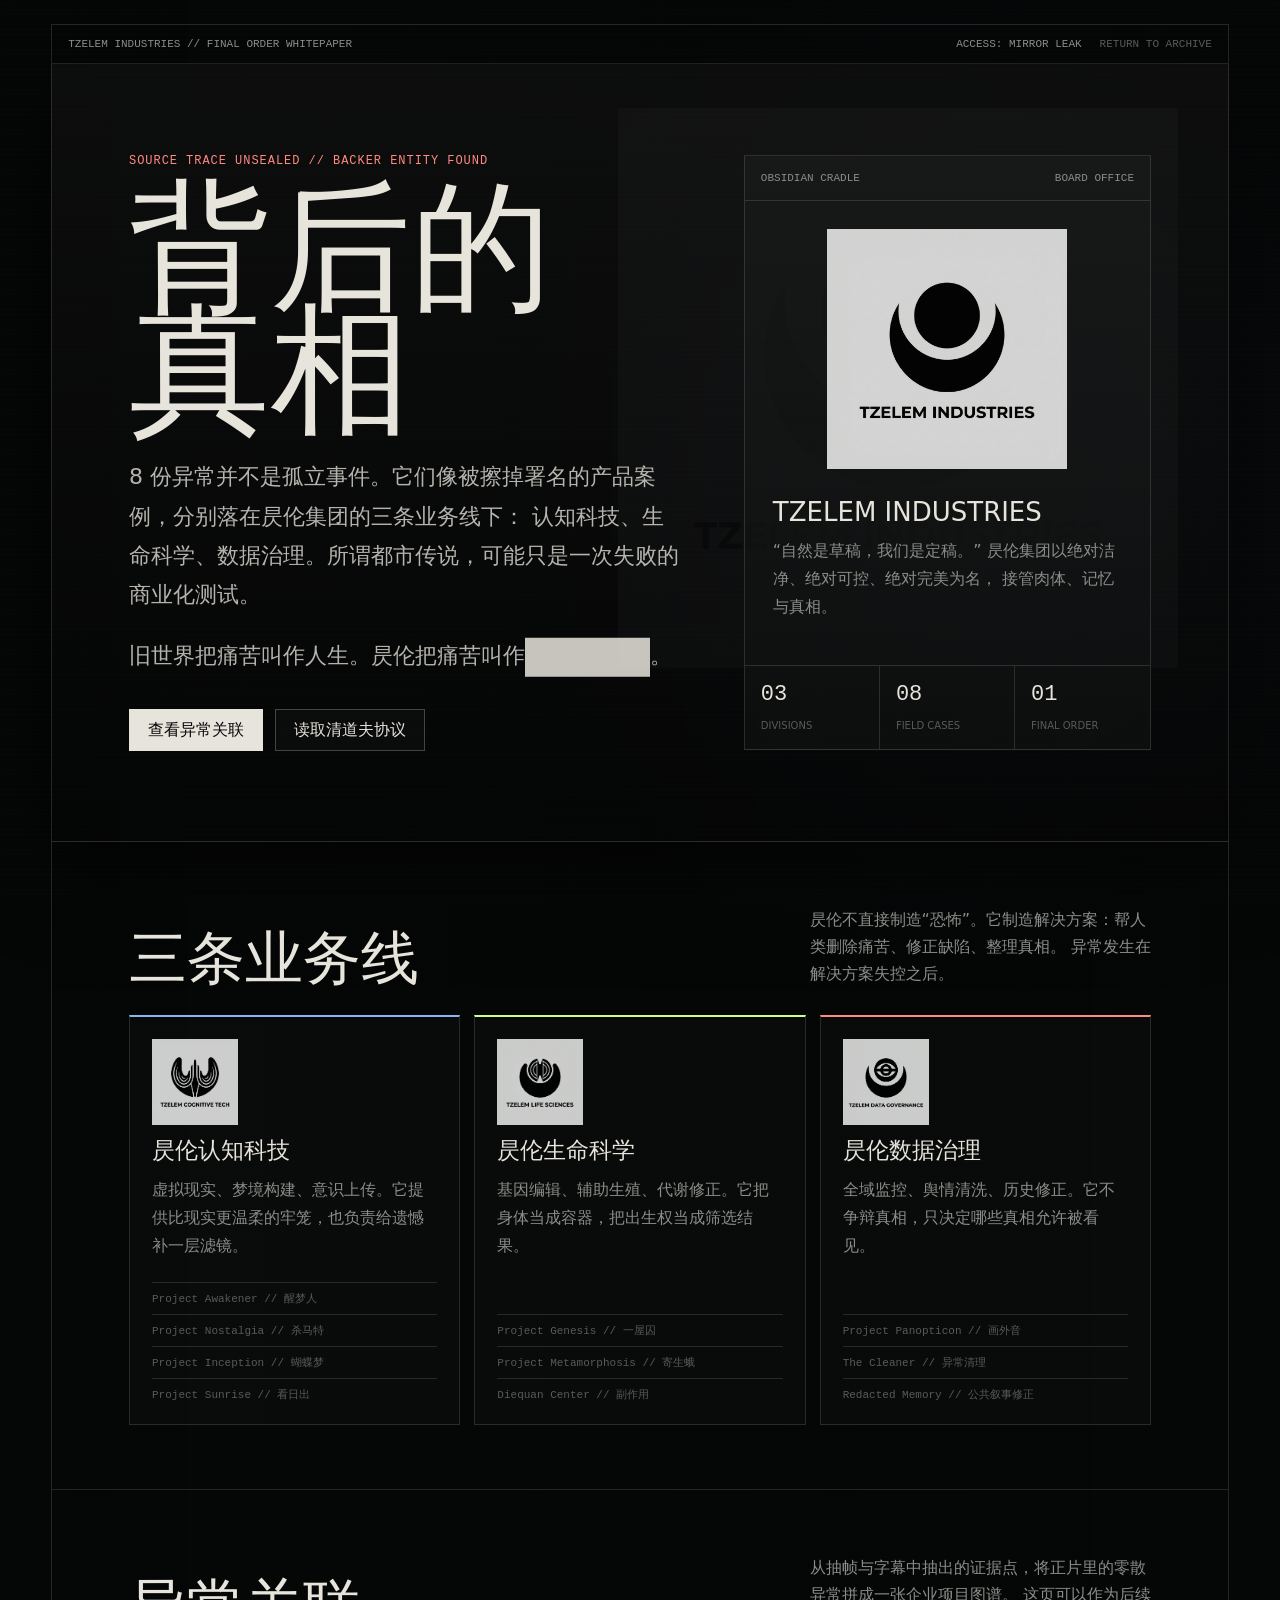
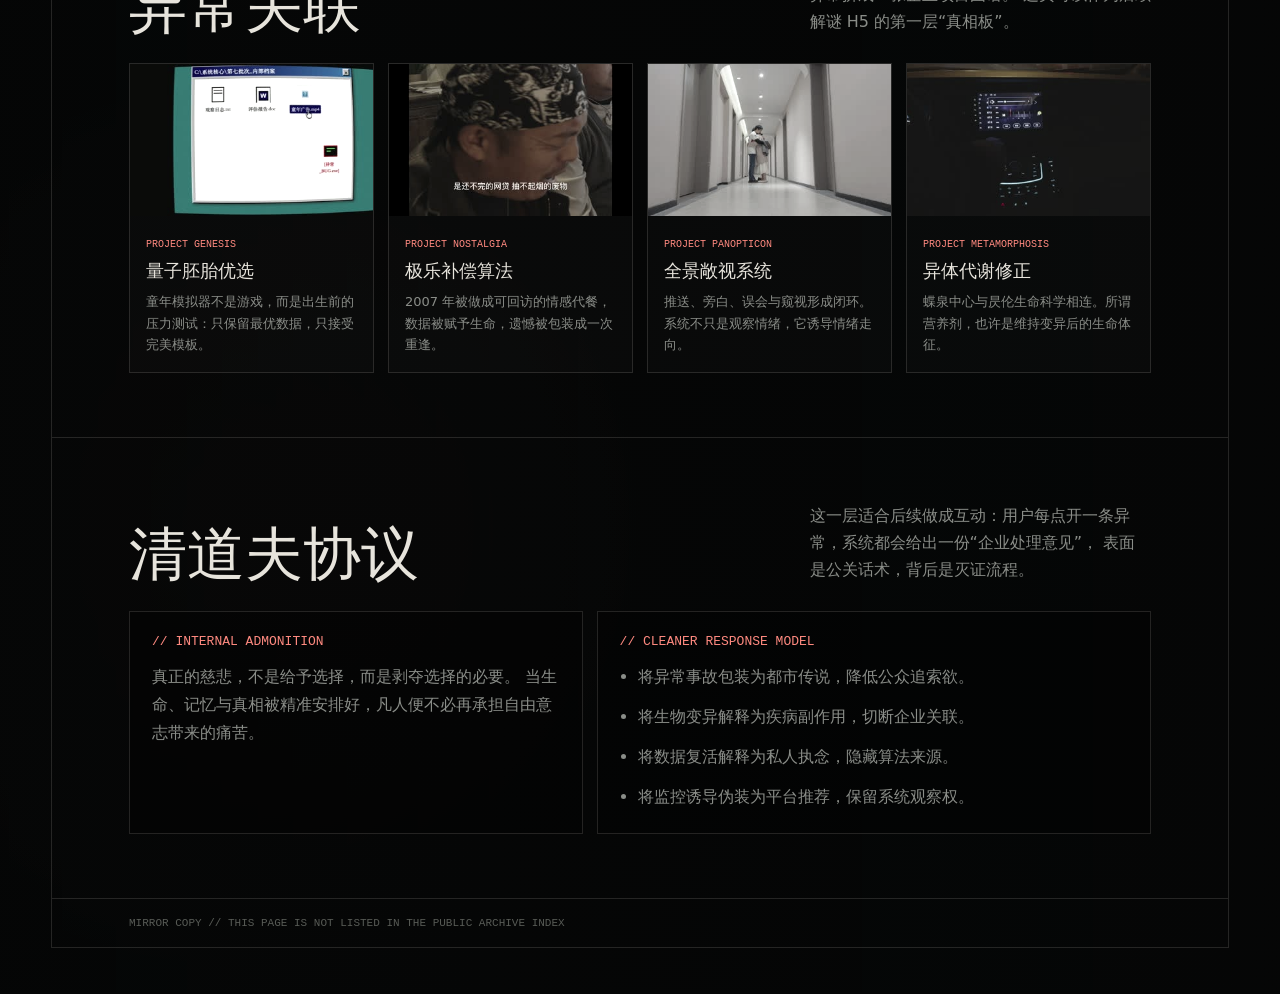
==== zelun.html @ c010e581 "Add hidden Tzelem truth page" ====
<!doctype html>
<html lang="zh-CN">
  <head>
    <meta charset="utf-8" />
    <meta name="viewport" content="width=device-width, initial-scale=1" />
    <title>昃伦集团 | 被遮蔽的来源</title>
    <meta
      name="description"
      content="《怪奇实录》隐藏页：昃伦集团内网泄露档案，展示 8 个异常背后的企业真相。"
    />
    <link rel="preload" href="./assets/tzelem/logo-main.png" as="image" />
    <link rel="stylesheet" href="./zelun.css" />
  </head>
  <body>
    <main class="tzelem-shell">
      <div class="topline" aria-label="系统状态">
        <span>TZELEM INDUSTRIES // FINAL ORDER WHITEPAPER</span>
        <span>ACCESS: MIRROR LEAK</span>
        <a href="./index.html">RETURN TO ARCHIVE</a>
      </div>

      <section class="leak-hero" aria-labelledby="truth-title">
        <div>
          <p class="eyebrow">SOURCE TRACE UNSEALED // BACKER ENTITY FOUND</p>
          <h1 id="truth-title">背后的真相</h1>
          <p class="lede">
            8 份异常并不是孤立事件。它们像被擦掉署名的产品案例，分别落在昃伦集团的三条业务线下：
            认知科技、生命科学、数据治理。所谓都市传说，可能只是一次失败的商业化测试。
          </p>
          <p class="lede">
            旧世界把痛苦叫作人生。昃伦把痛苦叫作<span class="redacted">可优化变量</span>。
          </p>
          <div class="action-row">
            <a class="primary-link" href="#evidence">查看异常关联</a>
            <a class="ghost-link" href="#protocol">读取清道夫协议</a>
          </div>
        </div>

        <aside class="truth-card" aria-label="昃伦集团识别卡">
          <div class="truth-card-header">
            <span>OBSIDIAN CRADLE</span>
            <span>BOARD OFFICE</span>
          </div>
          <div class="seal">
            <img src="./assets/tzelem/logo-main.png" alt="昃伦集团秩序摇篮标识" />
            <h2>TZELEM INDUSTRIES</h2>
            <p>
              “自然是草稿，我们是定稿。” 昃伦集团以绝对洁净、绝对可控、绝对完美为名，
              接管肉体、记忆与真相。
            </p>
          </div>
          <div class="metric-grid">
            <div>
              <b>03</b>
              <span>DIVISIONS</span>
            </div>
            <div>
              <b>08</b>
              <span>FIELD CASES</span>
            </div>
            <div>
              <b>01</b>
              <span>FINAL ORDER</span>
            </div>
          </div>
        </aside>
      </section>

      <section class="section" id="divisions">
        <div class="section-heading">
          <h2>三条业务线</h2>
          <p>
            昃伦不直接制造“恐怖”。它制造解决方案：帮人类删除痛苦、修正缺陷、整理真相。
            异常发生在解决方案失控之后。
          </p>
        </div>

        <div class="division-grid">
          <article class="division-card cog">
            <img src="./assets/tzelem/logo-cog.png" alt="昃伦认知科技标识" />
            <h3>昃伦认知科技</h3>
            <p>虚拟现实、梦境构建、意识上传。它提供比现实更温柔的牢笼，也负责给遗憾补一层滤镜。</p>
            <ul>
              <li>Project Awakener // 醒梦人</li>
              <li>Project Nostalgia // 杀马特</li>
              <li>Project Inception // 蝴蝶梦</li>
              <li>Project Sunrise // 看日出</li>
            </ul>
          </article>

          <article class="division-card life">
            <img src="./assets/tzelem/logo-life.png" alt="昃伦生命科学标识" />
            <h3>昃伦生命科学</h3>
            <p>基因编辑、辅助生殖、代谢修正。它把身体当成容器，把出生权当成筛选结果。</p>
            <ul>
              <li>Project Genesis // 一屋囚</li>
              <li>Project Metamorphosis // 寄生蛾</li>
              <li>Diequan Center // 副作用</li>
            </ul>
          </article>

          <article class="division-card data">
            <img src="./assets/tzelem/logo-data.png" alt="昃伦数据治理标识" />
            <h3>昃伦数据治理</h3>
            <p>全域监控、舆情清洗、历史修正。它不争辩真相，只决定哪些真相允许被看见。</p>
            <ul>
              <li>Project Panopticon // 画外音</li>
              <li>The Cleaner // 异常清理</li>
              <li>Redacted Memory // 公共叙事修正</li>
            </ul>
          </article>
        </div>
      </section>

      <section class="section" id="evidence">
        <div class="section-heading">
          <h2>异常关联</h2>
          <p>
            从抽帧与字幕中抽出的证据点，将正片里的零散异常拼成一张企业项目图谱。
            这页可以作为后续解谜 H5 的第一层“真相板”。
          </p>
        </div>

        <div class="evidence-grid">
          <article class="evidence-card">
            <img src="./assets/evidence/genesis.jpg" alt="一屋囚抽帧证据" />
            <div>
              <span>PROJECT GENESIS</span>
              <h3>量子胚胎优选</h3>
              <p>童年模拟器不是游戏，而是出生前的压力测试：只保留最优数据，只接受完美模板。</p>
            </div>
          </article>

          <article class="evidence-card">
            <img src="./assets/evidence/nostalgia.jpg" alt="杀马特抽帧证据" />
            <div>
              <span>PROJECT NOSTALGIA</span>
              <h3>极乐补偿算法</h3>
              <p>2007 年被做成可回访的情感代餐，数据被赋予生命，遗憾被包装成一次重逢。</p>
            </div>
          </article>

          <article class="evidence-card">
            <img src="./assets/evidence/panopticon.jpg" alt="画外音抽帧证据" />
            <div>
              <span>PROJECT PANOPTICON</span>
              <h3>全景敞视系统</h3>
              <p>推送、旁白、误会与窥视形成闭环。系统不只是观察情绪，它诱导情绪走向。</p>
            </div>
          </article>

          <article class="evidence-card">
            <img src="./assets/evidence/metamorphosis.jpg" alt="副作用抽帧证据" />
            <div>
              <span>PROJECT METAMORPHOSIS</span>
              <h3>异体代谢修正</h3>
              <p>蝶泉中心与昃伦生命科学相连。所谓营养剂，也许是维持变异后的生命体征。</p>
            </div>
          </article>
        </div>
      </section>

      <section class="section" id="protocol">
        <div class="section-heading">
          <h2>清道夫协议</h2>
          <p>
            这一层适合后续做成互动：用户每点开一条异常，系统都会给出一份“企业处理意见”，
            表面是公关话术，背后是灭证流程。
          </p>
        </div>

        <div class="protocol">
          <div class="protocol-panel">
            <h3>// INTERNAL ADMONITION</h3>
            <p>
              真正的慈悲，不是给予选择，而是剥夺选择的必要。
              当生命、记忆与真相被精准安排好，凡人便不必再承担自由意志带来的痛苦。
            </p>
          </div>
          <div class="protocol-panel">
            <h3>// CLEANER RESPONSE MODEL</h3>
            <ul>
              <li>将异常事故包装为都市传说，降低公众追索欲。</li>
              <li>将生物变异解释为疾病副作用，切断企业关联。</li>
              <li>将数据复活解释为私人执念，隐藏算法来源。</li>
              <li>将监控诱导伪装为平台推荐，保留系统观察权。</li>
            </ul>
          </div>
        </div>
      </section>

      <footer class="footer">
        MIRROR COPY // THIS PAGE IS NOT LISTED IN THE PUBLIC ARCHIVE INDEX
      </footer>
    </main>
  </body>
</html>
---- zelun.css ----
:root {
  color-scheme: dark;
  --bg: #050606;
  --panel: rgba(12, 13, 13, 0.74);
  --ink: #e7e4dc;
  --muted: #8a8d88;
  --dim: #585b56;
  --line: rgba(231, 228, 220, 0.14);
  --line-strong: rgba(231, 228, 220, 0.26);
  --cog: #8ab4f8;
  --life: #ccff90;
  --data: #ff8a80;
  --red: #a64036;
  --mono: "SF Mono", "Roboto Mono", ui-monospace, monospace;
}

* {
  box-sizing: border-box;
}

html {
  min-height: 100%;
  background: var(--bg);
}

body {
  min-height: 100vh;
  margin: 0;
  overflow-x: hidden;
  color: var(--ink);
  background:
    linear-gradient(90deg, rgba(5, 6, 6, 0.94), rgba(5, 6, 6, 0.66)),
    radial-gradient(circle at 75% 18%, rgba(138, 180, 248, 0.12), transparent 32rem),
    radial-gradient(circle at 18% 82%, rgba(255, 138, 128, 0.09), transparent 28rem),
    #050606;
  font-family:
    Inter, ui-sans-serif, system-ui, -apple-system, BlinkMacSystemFont, "Segoe UI",
    "PingFang SC", "Hiragino Sans GB", "Microsoft YaHei", sans-serif;
  letter-spacing: 0;
}

body::before,
body::after {
  content: "";
  position: fixed;
  inset: 0;
  pointer-events: none;
}

body::before {
  z-index: 1;
  opacity: 0.16;
  background:
    repeating-linear-gradient(0deg, rgba(255, 255, 255, 0.04) 0 1px, transparent 1px 5px),
    repeating-linear-gradient(90deg, rgba(255, 255, 255, 0.018) 0 1px, transparent 1px 82px);
  mix-blend-mode: screen;
}

body::after {
  z-index: 0;
  background: url("./assets/tzelem/logo-main.png") right 8vw top 12vh / min(46vw, 560px) no-repeat;
  opacity: 0.045;
  filter: grayscale(1);
}

a {
  color: inherit;
}

button {
  font: inherit;
}

.tzelem-shell {
  position: relative;
  z-index: 2;
  width: min(1440px, 100%);
  min-height: 100vh;
  margin: 0 auto;
  padding: 24px clamp(18px, 4vw, 56px) 44px;
}

.topline {
  display: grid;
  grid-template-columns: 1fr auto auto;
  gap: 18px;
  align-items: center;
  border: 1px solid var(--line);
  padding: 13px 16px;
  color: var(--muted);
  font-family: var(--mono);
  font-size: 11px;
  text-transform: uppercase;
}

.topline a {
  text-decoration: none;
  color: var(--dim);
}

.leak-hero {
  min-height: 76vh;
  display: grid;
  grid-template-columns: minmax(0, 1.15fr) minmax(300px, 0.85fr);
  gap: clamp(28px, 5vw, 72px);
  align-items: center;
  border: 1px solid var(--line);
  border-top: 0;
  padding: clamp(42px, 7vw, 92px) clamp(22px, 6vw, 78px);
  background:
    linear-gradient(180deg, rgba(231, 228, 220, 0.035), transparent),
    rgba(5, 6, 6, 0.44);
  box-shadow: 0 28px 80px rgba(0, 0, 0, 0.58);
}

.eyebrow {
  margin: 0 0 18px;
  color: var(--data);
  font-family: var(--mono);
  font-size: 12px;
  letter-spacing: 0.08em;
  text-transform: uppercase;
}

h1,
h2,
h3,
p {
  margin-top: 0;
}

h1 {
  margin-bottom: 24px;
  font-size: clamp(58px, 11vw, 156px);
  line-height: 0.88;
  font-weight: 500;
  letter-spacing: 0;
}

.lede {
  width: min(700px, 100%);
  color: rgba(231, 228, 220, 0.78);
  font-size: clamp(17px, 2vw, 22px);
  line-height: 1.78;
}

.redacted {
  display: inline-block;
  padding: 0 0.35em;
  color: transparent;
  background: rgba(231, 228, 220, 0.86);
  transform: translateY(0.08em);
}

.action-row {
  display: flex;
  flex-wrap: wrap;
  gap: 12px;
  margin-top: 34px;
}

.primary-link,
.ghost-link {
  min-height: 42px;
  display: inline-flex;
  align-items: center;
  border: 1px solid var(--line-strong);
  padding: 0 18px;
  text-decoration: none;
  transition: border-color 180ms ease, background 180ms ease, transform 180ms ease;
}

.primary-link {
  color: #050606;
  background: var(--ink);
  border-color: rgba(231, 228, 220, 0.72);
}

.ghost-link {
  color: var(--ink);
  background: rgba(255, 255, 255, 0.02);
}

.primary-link:hover,
.ghost-link:hover {
  transform: translateY(-1px);
  border-color: var(--data);
}

.truth-card {
  border: 1px solid var(--line);
  background:
    linear-gradient(180deg, rgba(255, 255, 255, 0.045), rgba(255, 255, 255, 0.01)),
    var(--panel);
}

.truth-card-header {
  display: flex;
  justify-content: space-between;
  gap: 16px;
  border-bottom: 1px solid var(--line);
  padding: 16px;
  color: var(--muted);
  font-family: var(--mono);
  font-size: 11px;
}

.seal {
  padding: 28px;
}

.seal img {
  width: min(240px, 70%);
  display: block;
  margin: 0 auto 28px;
  opacity: 0.82;
}

.seal h2 {
  margin-bottom: 10px;
  font-size: 26px;
  font-weight: 500;
}

.seal p {
  color: var(--muted);
  line-height: 1.76;
}

.metric-grid {
  display: grid;
  grid-template-columns: repeat(3, 1fr);
  border-top: 1px solid var(--line);
}

.metric-grid div {
  min-width: 0;
  padding: 16px;
  border-right: 1px solid var(--line);
}

.metric-grid div:last-child {
  border-right: 0;
}

.metric-grid b {
  display: block;
  margin-bottom: 7px;
  color: var(--ink);
  font-family: var(--mono);
  font-size: 22px;
  font-weight: 400;
}

.metric-grid span {
  color: var(--dim);
  font-size: 10px;
}

.section {
  border-left: 1px solid var(--line);
  border-right: 1px solid var(--line);
  padding: clamp(36px, 5vw, 64px) clamp(22px, 6vw, 78px);
}

.section + .section {
  border-top: 1px solid var(--line);
}

.section-heading {
  display: grid;
  grid-template-columns: 1fr minmax(220px, 0.52fr);
  gap: 24px;
  align-items: end;
  margin-bottom: 28px;
}

.section-heading h2 {
  margin-bottom: 0;
  font-size: clamp(28px, 5vw, 58px);
  line-height: 1;
  font-weight: 500;
}

.section-heading p {
  margin-bottom: 0;
  color: var(--muted);
  line-height: 1.7;
}

.division-grid {
  display: grid;
  grid-template-columns: repeat(3, minmax(0, 1fr));
  gap: 14px;
}

.division-card {
  min-height: 360px;
  display: flex;
  flex-direction: column;
  border: 1px solid var(--line);
  background: rgba(255, 255, 255, 0.018);
}

.division-card img {
  width: 86px;
  height: 86px;
  object-fit: contain;
  margin: 22px 22px 10px;
  opacity: 0.8;
}

.division-card h3 {
  margin: 0 22px 10px;
  font-size: 23px;
  font-weight: 500;
}

.division-card p {
  margin: 0 22px 22px;
  color: var(--muted);
  line-height: 1.74;
}

.division-card ul {
  display: grid;
  gap: 8px;
  margin: auto 22px 22px;
  padding: 0;
  list-style: none;
  color: var(--dim);
  font-family: var(--mono);
  font-size: 11px;
}

.division-card li {
  border-top: 1px solid var(--line);
  padding-top: 8px;
}

.cog {
  border-top: 2px solid var(--cog);
}

.life {
  border-top: 2px solid var(--life);
}

.data {
  border-top: 2px solid var(--data);
}

.evidence-grid {
  display: grid;
  grid-template-columns: repeat(4, minmax(0, 1fr));
  gap: 14px;
}

.evidence-card {
  overflow: hidden;
  border: 1px solid var(--line);
  background: rgba(255, 255, 255, 0.018);
}

.evidence-card img {
  width: 100%;
  aspect-ratio: 16 / 10;
  display: block;
  object-fit: cover;
  filter: saturate(0.6) contrast(1.08);
}

.evidence-card div {
  padding: 16px;
}

.evidence-card span {
  color: var(--data);
  font-family: var(--mono);
  font-size: 10px;
}

.evidence-card h3 {
  margin: 8px 0;
  font-size: 18px;
  font-weight: 500;
}

.evidence-card p {
  margin-bottom: 0;
  color: var(--muted);
  font-size: 13px;
  line-height: 1.65;
}

.protocol {
  display: grid;
  grid-template-columns: 0.9fr 1.1fr;
  gap: 14px;
}

.protocol-panel {
  border: 1px solid var(--line);
  padding: 22px;
  background: rgba(0, 0, 0, 0.3);
}

.protocol-panel h3 {
  margin-bottom: 14px;
  color: var(--data);
  font-family: var(--mono);
  font-size: 13px;
  font-weight: 400;
}

.protocol-panel p,
.protocol-panel li {
  color: var(--muted);
  line-height: 1.75;
}

.protocol-panel ul {
  display: grid;
  gap: 12px;
  margin: 0;
  padding-left: 18px;
}

.footer {
  border: 1px solid var(--line);
  padding: 18px clamp(22px, 6vw, 78px);
  color: var(--dim);
  font-family: var(--mono);
  font-size: 11px;
}

@media (max-width: 980px) {
  .topline,
  .leak-hero,
  .section-heading,
  .protocol {
    grid-template-columns: 1fr;
  }

  .division-grid,
  .evidence-grid {
    grid-template-columns: repeat(2, minmax(0, 1fr));
  }
}

@media (max-width: 640px) {
  .tzelem-shell {
    padding: 0;
  }

  .topline {
    border-left: 0;
    border-right: 0;
  }

  .leak-hero,
  .section,
  .footer {
    border-left: 0;
    border-right: 0;
  }

  h1 {
    font-size: 62px;
  }

  .division-grid,
  .evidence-grid,
  .metric-grid {
    grid-template-columns: 1fr;
  }

  .metric-grid div {
    border-right: 0;
    border-bottom: 1px solid var(--line);
  }

  .metric-grid div:last-child {
    border-bottom: 0;
  }
}
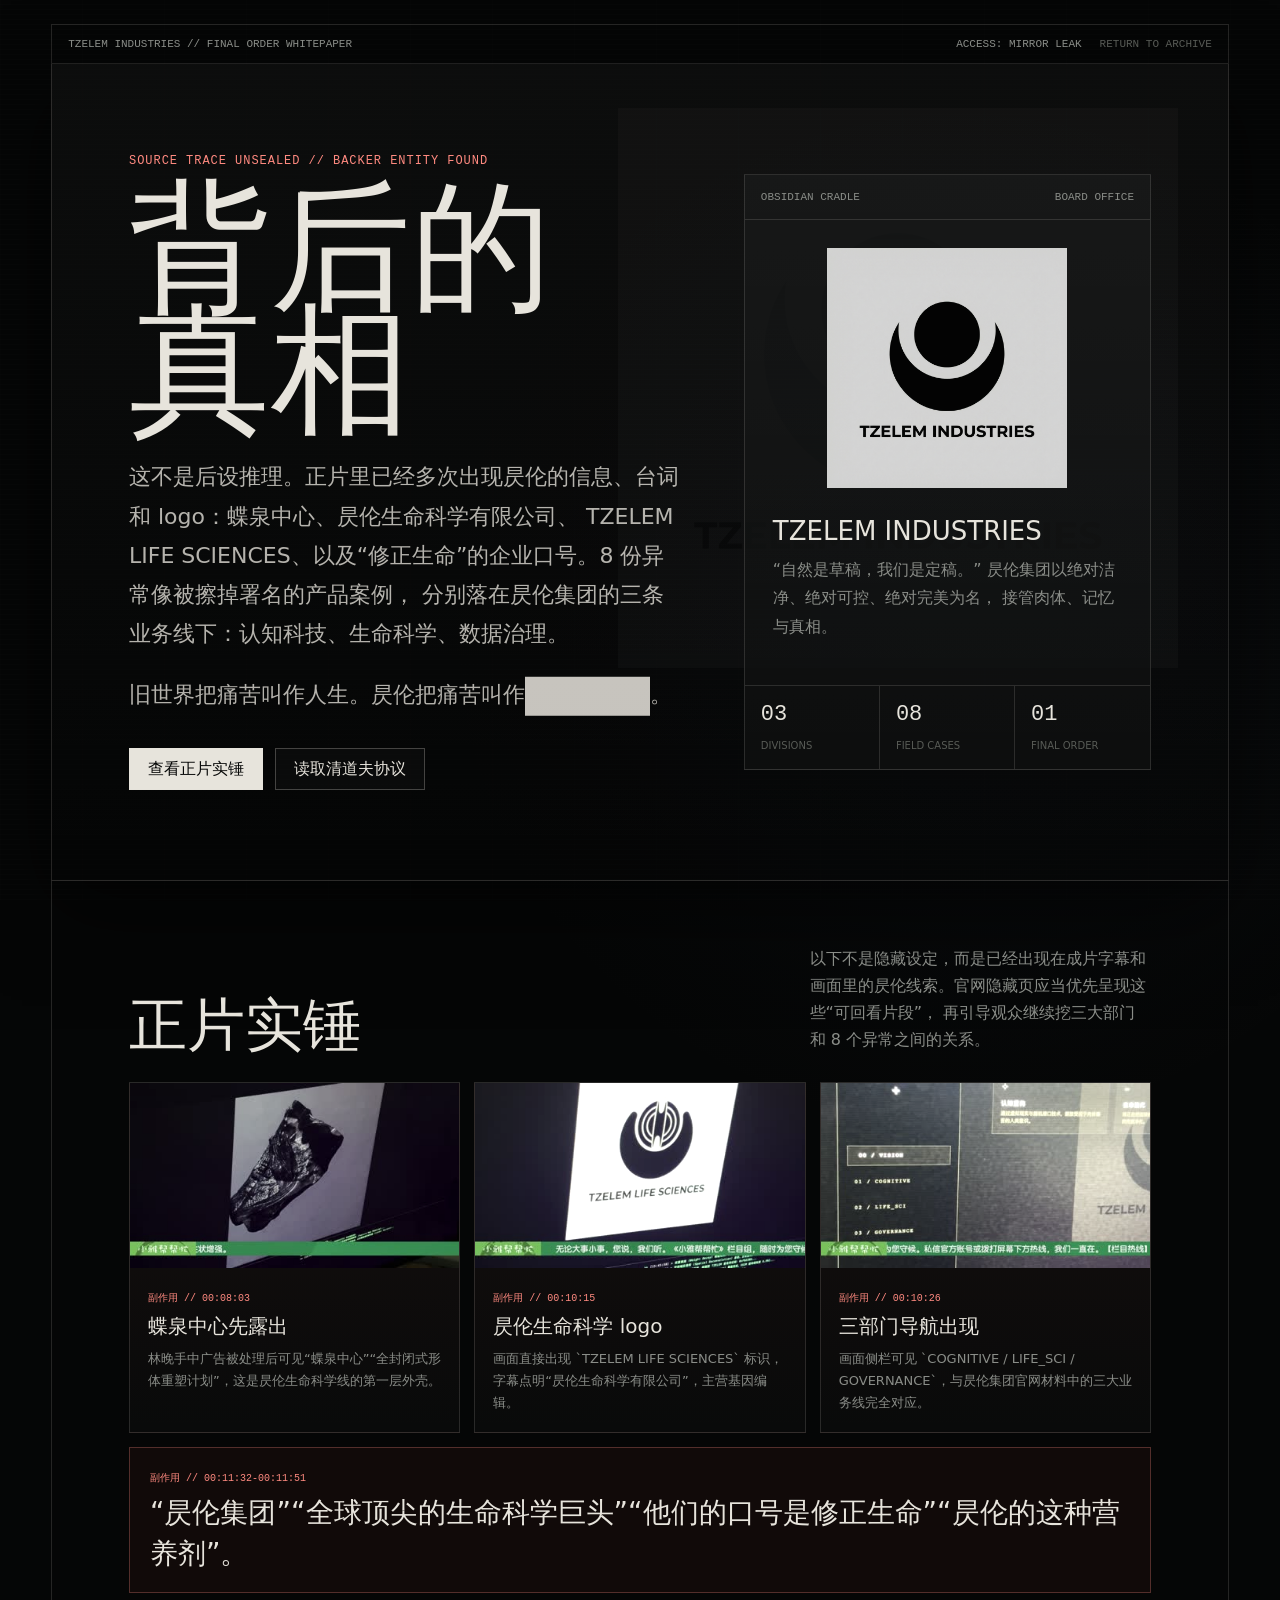
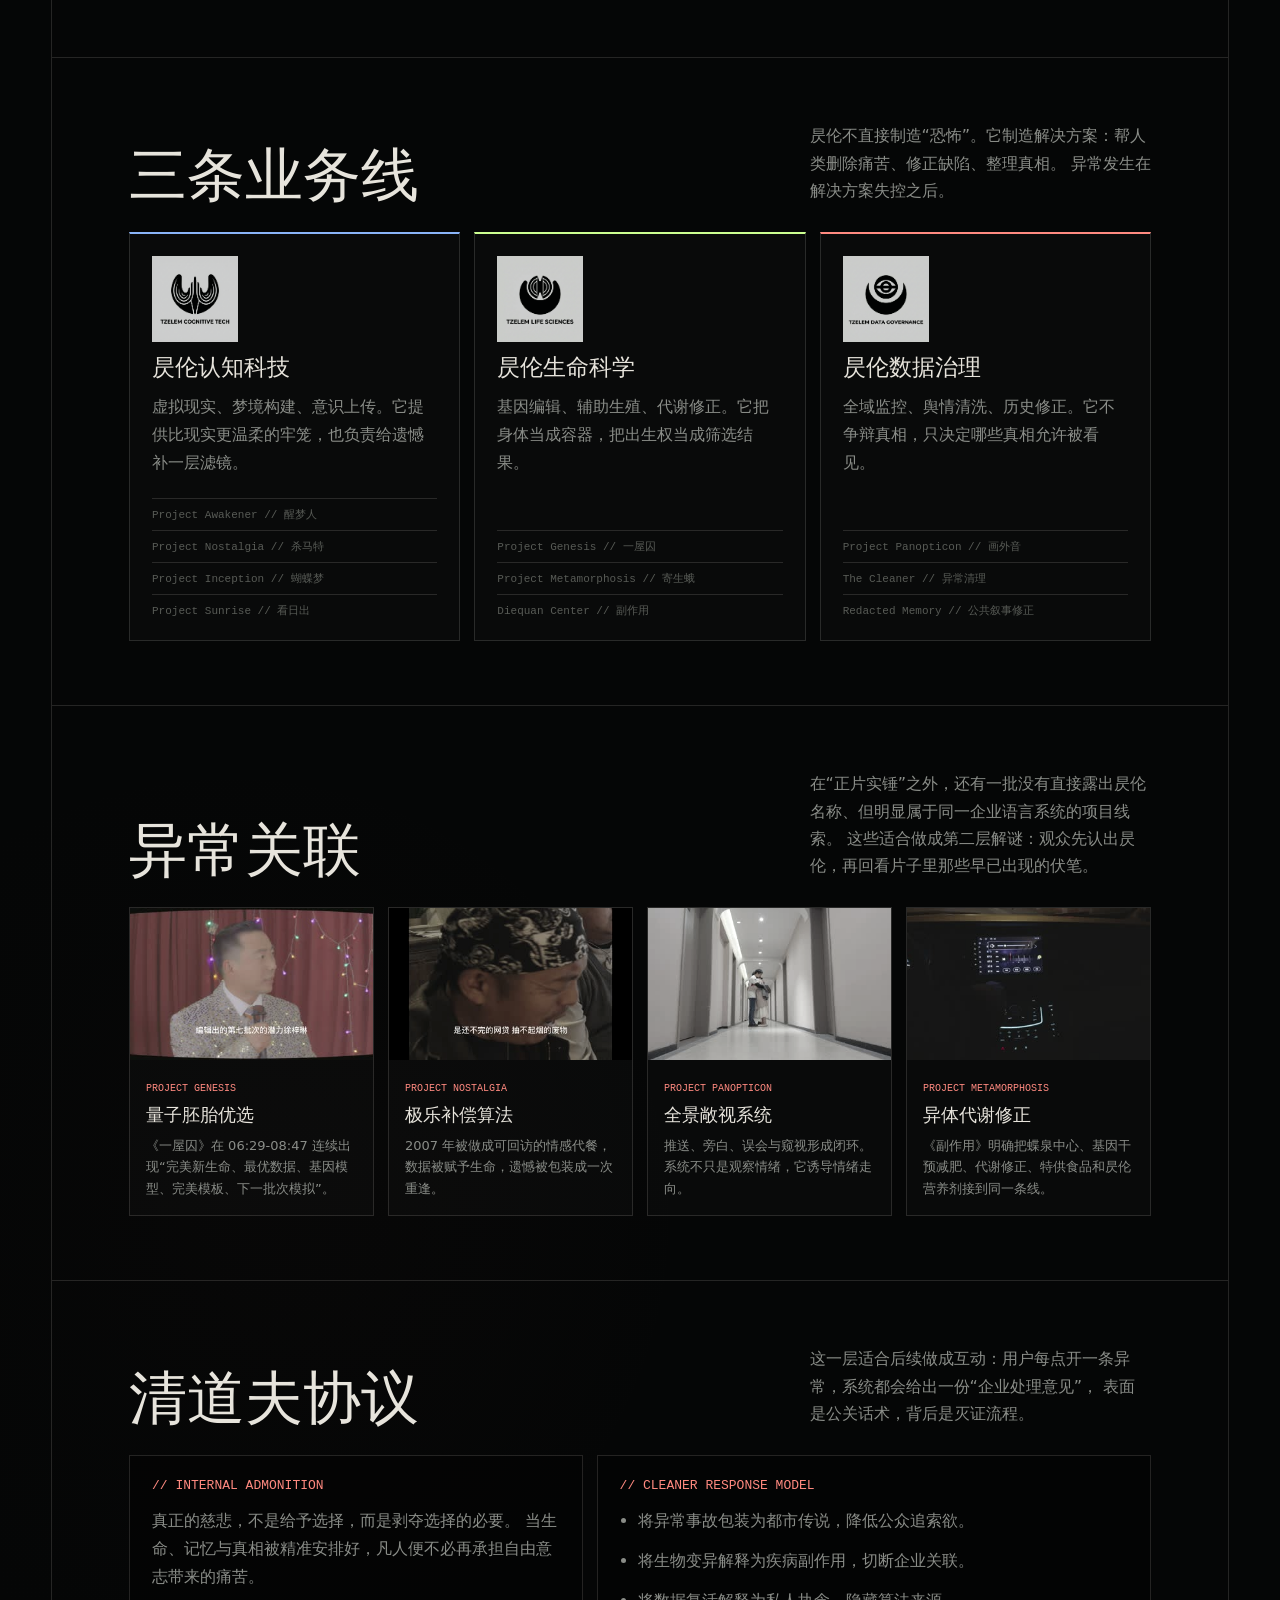
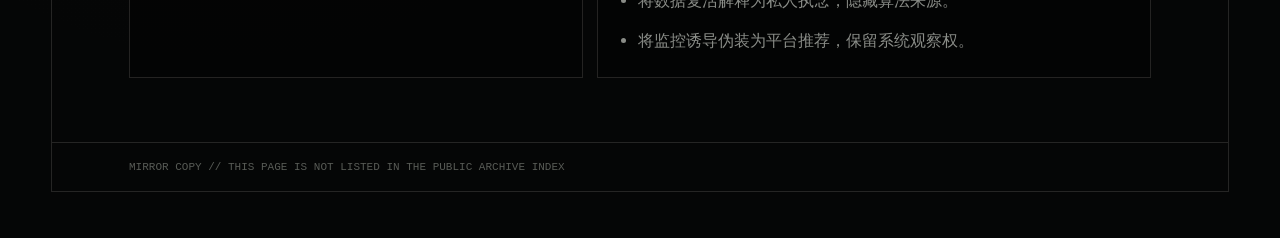
==== commit 77ca017a: "Emphasize in-film Tzelem evidence" ====
--- a/zelun.html
+++ b/zelun.html
@@ -24,14 +24,15 @@
           <p class="eyebrow">SOURCE TRACE UNSEALED // BACKER ENTITY FOUND</p>
           <h1 id="truth-title">背后的真相</h1>
           <p class="lede">
-            8 份异常并不是孤立事件。它们像被擦掉署名的产品案例，分别落在昃伦集团的三条业务线下：
-            认知科技、生命科学、数据治理。所谓都市传说，可能只是一次失败的商业化测试。
+            这不是后设推理。正片里已经多次出现昃伦的信息、台词和 logo：蝶泉中心、昃伦生命科学有限公司、
+            TZELEM LIFE SCIENCES、以及“修正生命”的企业口号。8 份异常像被擦掉署名的产品案例，
+            分别落在昃伦集团的三条业务线下：认知科技、生命科学、数据治理。
           </p>
           <p class="lede">
             旧世界把痛苦叫作人生。昃伦把痛苦叫作<span class="redacted">可优化变量</span>。
           </p>
           <div class="action-row">
-            <a class="primary-link" href="#evidence">查看异常关联</a>
+            <a class="primary-link" href="#proof">查看正片实锤</a>
             <a class="ghost-link" href="#protocol">读取清道夫协议</a>
           </div>
         </div>
@@ -66,6 +67,50 @@
         </aside>
       </section>
 
+      <section class="section" id="proof">
+        <div class="section-heading">
+          <h2>正片实锤</h2>
+          <p>
+            以下不是隐藏设定，而是已经出现在成片字幕和画面里的昃伦线索。官网隐藏页应当优先呈现这些“可回看片段”，
+            再引导观众继续挖三大部门和 8 个异常之间的关系。
+          </p>
+        </div>
+
+        <div class="proof-grid">
+          <article class="proof-card">
+            <img src="./assets/evidence/diequan-poster.jpg" alt="副作用 08:03 蝶泉中心线索" />
+            <div>
+              <span>副作用 // 00:08:03</span>
+              <h3>蝶泉中心先露出</h3>
+              <p>林晚手中广告被处理后可见“蝶泉中心”“全封闭式形体重塑计划”，这是昃伦生命科学线的第一层外壳。</p>
+            </div>
+          </article>
+
+          <article class="proof-card">
+            <img src="./assets/evidence/tzelem-life-logo.jpg" alt="副作用 10:15 TZELEM LIFE SCIENCES logo" />
+            <div>
+              <span>副作用 // 00:10:15</span>
+              <h3>昃伦生命科学 logo</h3>
+              <p>画面直接出现 `TZELEM LIFE SCIENCES` 标识，字幕点明“昃伦生命科学有限公司”，主营基因编辑。</p>
+            </div>
+          </article>
+
+          <article class="proof-card">
+            <img src="./assets/evidence/tzelem-division-ui.jpg" alt="副作用 10:26 昃伦三部门界面" />
+            <div>
+              <span>副作用 // 00:10:26</span>
+              <h3>三部门导航出现</h3>
+              <p>画面侧栏可见 `COGNITIVE / LIFE_SCI / GOVERNANCE`，与昃伦集团官网材料中的三大业务线完全对应。</p>
+            </div>
+          </article>
+        </div>
+
+        <div class="quote-strip">
+          <span>副作用 // 00:11:32-00:11:51</span>
+          <p>“昃伦集团”“全球顶尖的生命科学巨头”“他们的口号是修正生命”“昃伦的这种营养剂”。</p>
+        </div>
+      </section>
+
       <section class="section" id="divisions">
         <div class="section-heading">
           <h2>三条业务线</h2>
@@ -116,18 +161,18 @@
         <div class="section-heading">
           <h2>异常关联</h2>
           <p>
-            从抽帧与字幕中抽出的证据点，将正片里的零散异常拼成一张企业项目图谱。
-            这页可以作为后续解谜 H5 的第一层“真相板”。
+            在“正片实锤”之外，还有一批没有直接露出昃伦名称、但明显属于同一企业语言系统的项目线索。
+            这些适合做成第二层解谜：观众先认出昃伦，再回看片子里那些早已出现的伏笔。
           </p>
         </div>
 
         <div class="evidence-grid">
           <article class="evidence-card">
-            <img src="./assets/evidence/genesis.jpg" alt="一屋囚抽帧证据" />
+            <img src="./assets/evidence/genesis-gene-model.jpg" alt="一屋囚基因模型抽帧证据" />
             <div>
               <span>PROJECT GENESIS</span>
               <h3>量子胚胎优选</h3>
-              <p>童年模拟器不是游戏，而是出生前的压力测试：只保留最优数据，只接受完美模板。</p>
+              <p>《一屋囚》在 06:29-08:47 连续出现“完美新生命、最优数据、基因模型、完美模板、下一批次模拟”。</p>
             </div>
           </article>
 
@@ -150,11 +195,11 @@
           </article>
 
           <article class="evidence-card">
-            <img src="./assets/evidence/metamorphosis.jpg" alt="副作用抽帧证据" />
+            <img src="./assets/evidence/metamorphosis.jpg" alt="副作用营养剂抽帧证据" />
             <div>
               <span>PROJECT METAMORPHOSIS</span>
               <h3>异体代谢修正</h3>
-              <p>蝶泉中心与昃伦生命科学相连。所谓营养剂，也许是维持变异后的生命体征。</p>
+              <p>《副作用》明确把蝶泉中心、基因干预减肥、代谢修正、特供食品和昃伦营养剂接到同一条线。</p>
             </div>
           </article>
         </div>
--- a/zelun.css
+++ b/zelun.css
@@ -356,6 +356,66 @@
   gap: 14px;
 }
 
+.proof-grid {
+  display: grid;
+  grid-template-columns: repeat(3, minmax(0, 1fr));
+  gap: 14px;
+}
+
+.proof-card {
+  overflow: hidden;
+  border: 1px solid var(--line);
+  background:
+    linear-gradient(180deg, rgba(166, 64, 54, 0.08), transparent),
+    rgba(255, 255, 255, 0.018);
+}
+
+.proof-card img {
+  width: 100%;
+  aspect-ratio: 16 / 9;
+  display: block;
+  object-fit: cover;
+  filter: saturate(0.68) contrast(1.08);
+}
+
+.proof-card div {
+  padding: 18px;
+}
+
+.proof-card span,
+.quote-strip span {
+  color: var(--data);
+  font-family: var(--mono);
+  font-size: 10px;
+}
+
+.proof-card h3 {
+  margin: 8px 0;
+  font-size: 20px;
+  font-weight: 500;
+}
+
+.proof-card p {
+  margin-bottom: 0;
+  color: var(--muted);
+  font-size: 13px;
+  line-height: 1.7;
+}
+
+.quote-strip {
+  margin-top: 14px;
+  border: 1px solid rgba(255, 138, 128, 0.28);
+  padding: 18px 20px;
+  background: rgba(166, 64, 54, 0.08);
+}
+
+.quote-strip p {
+  margin: 8px 0 0;
+  color: var(--ink);
+  font-size: clamp(18px, 2.5vw, 28px);
+  line-height: 1.45;
+}
+
 .evidence-card {
   overflow: hidden;
   border: 1px solid var(--line);
@@ -443,6 +503,7 @@
   }
 
   .division-grid,
+  .proof-grid,
   .evidence-grid {
     grid-template-columns: repeat(2, minmax(0, 1fr));
   }
@@ -470,6 +531,7 @@
   }
 
   .division-grid,
+  .proof-grid,
   .evidence-grid,
   .metric-grid {
     grid-template-columns: 1fr;
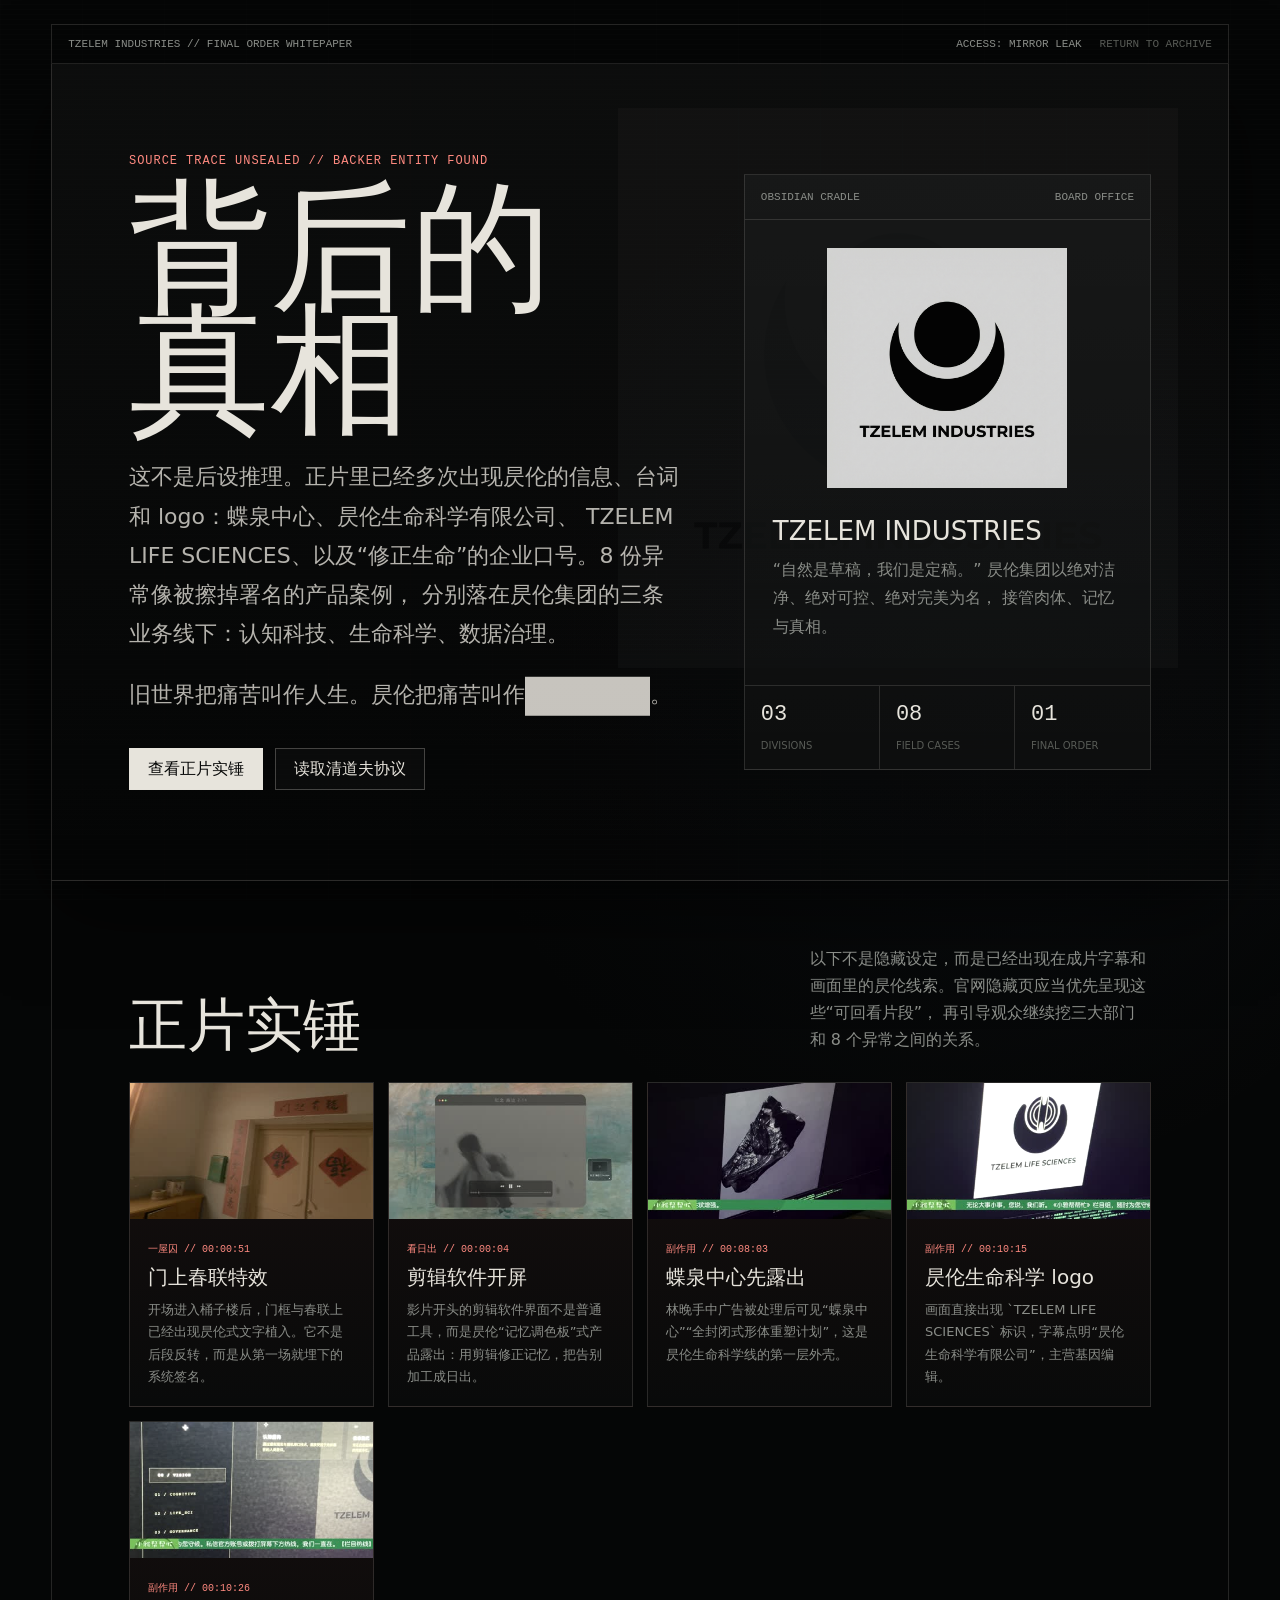
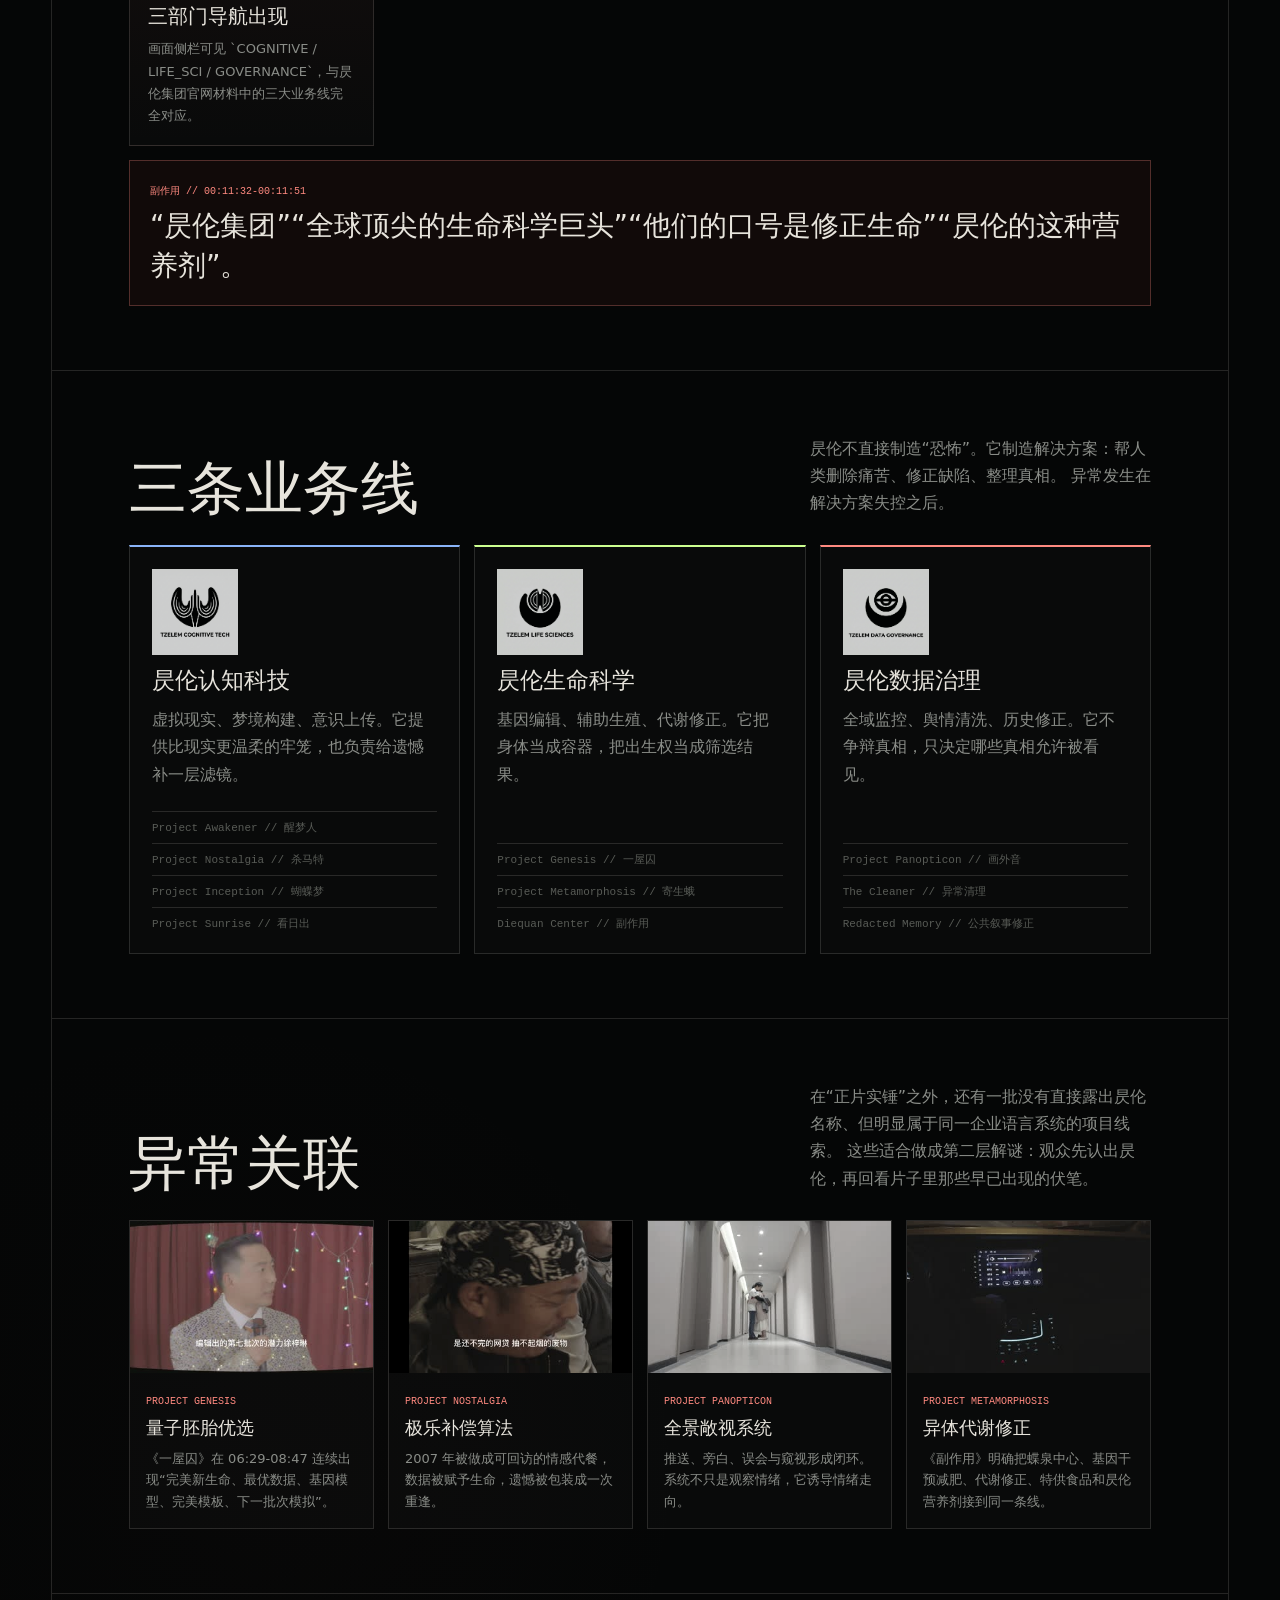
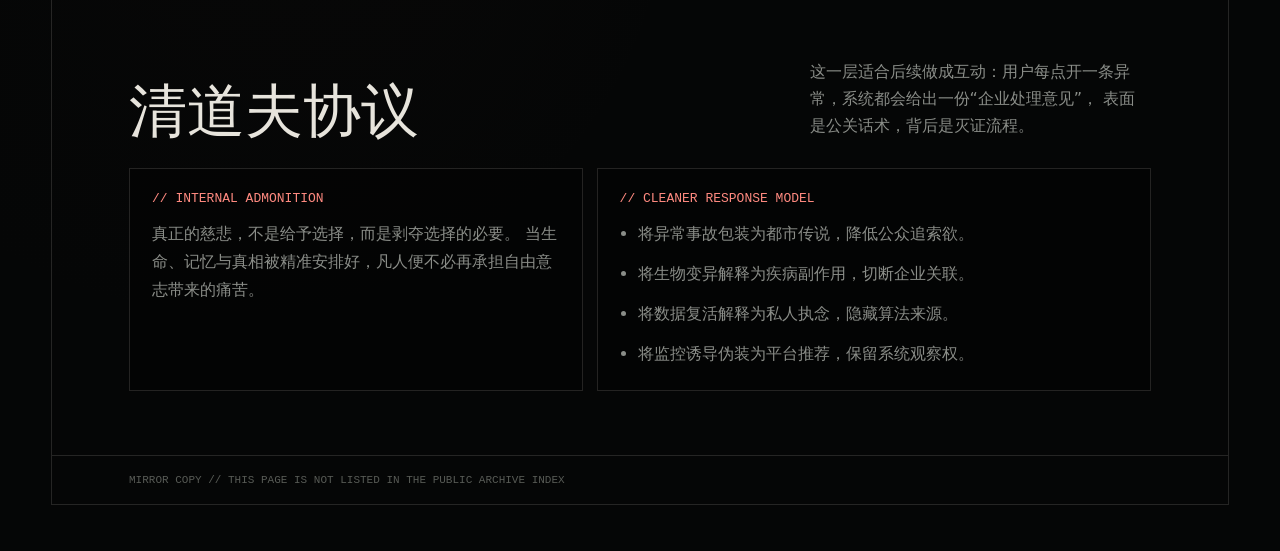
==== commit e537280c: "Add additional in-film Tzelem visual clues" ====
--- a/zelun.html
+++ b/zelun.html
@@ -78,6 +78,24 @@
 
         <div class="proof-grid">
           <article class="proof-card">
+            <img src="./assets/evidence/yiwu-door-couplet.jpg" alt="一屋囚 00:00:51 门上春联特效" />
+            <div>
+              <span>一屋囚 // 00:00:51</span>
+              <h3>门上春联特效</h3>
+              <p>开场进入桶子楼后，门框与春联上已经出现昃伦式文字植入。它不是后段反转，而是从第一场就埋下的系统签名。</p>
+            </div>
+          </article>
+
+          <article class="proof-card">
+            <img src="./assets/evidence/sunrise-editor-splash.jpg" alt="看日出 00:00:04 剪辑软件开屏" />
+            <div>
+              <span>看日出 // 00:00:04</span>
+              <h3>剪辑软件开屏</h3>
+              <p>影片开头的剪辑软件界面不是普通工具，而是昃伦“记忆调色板”式产品露出：用剪辑修正记忆，把告别加工成日出。</p>
+            </div>
+          </article>
+
+          <article class="proof-card">
             <img src="./assets/evidence/diequan-poster.jpg" alt="副作用 08:03 蝶泉中心线索" />
             <div>
               <span>副作用 // 00:08:03</span>
--- a/zelun.css
+++ b/zelun.css
@@ -358,7 +358,7 @@
 
 .proof-grid {
   display: grid;
-  grid-template-columns: repeat(3, minmax(0, 1fr));
+  grid-template-columns: repeat(auto-fit, minmax(240px, 1fr));
   gap: 14px;
 }
 
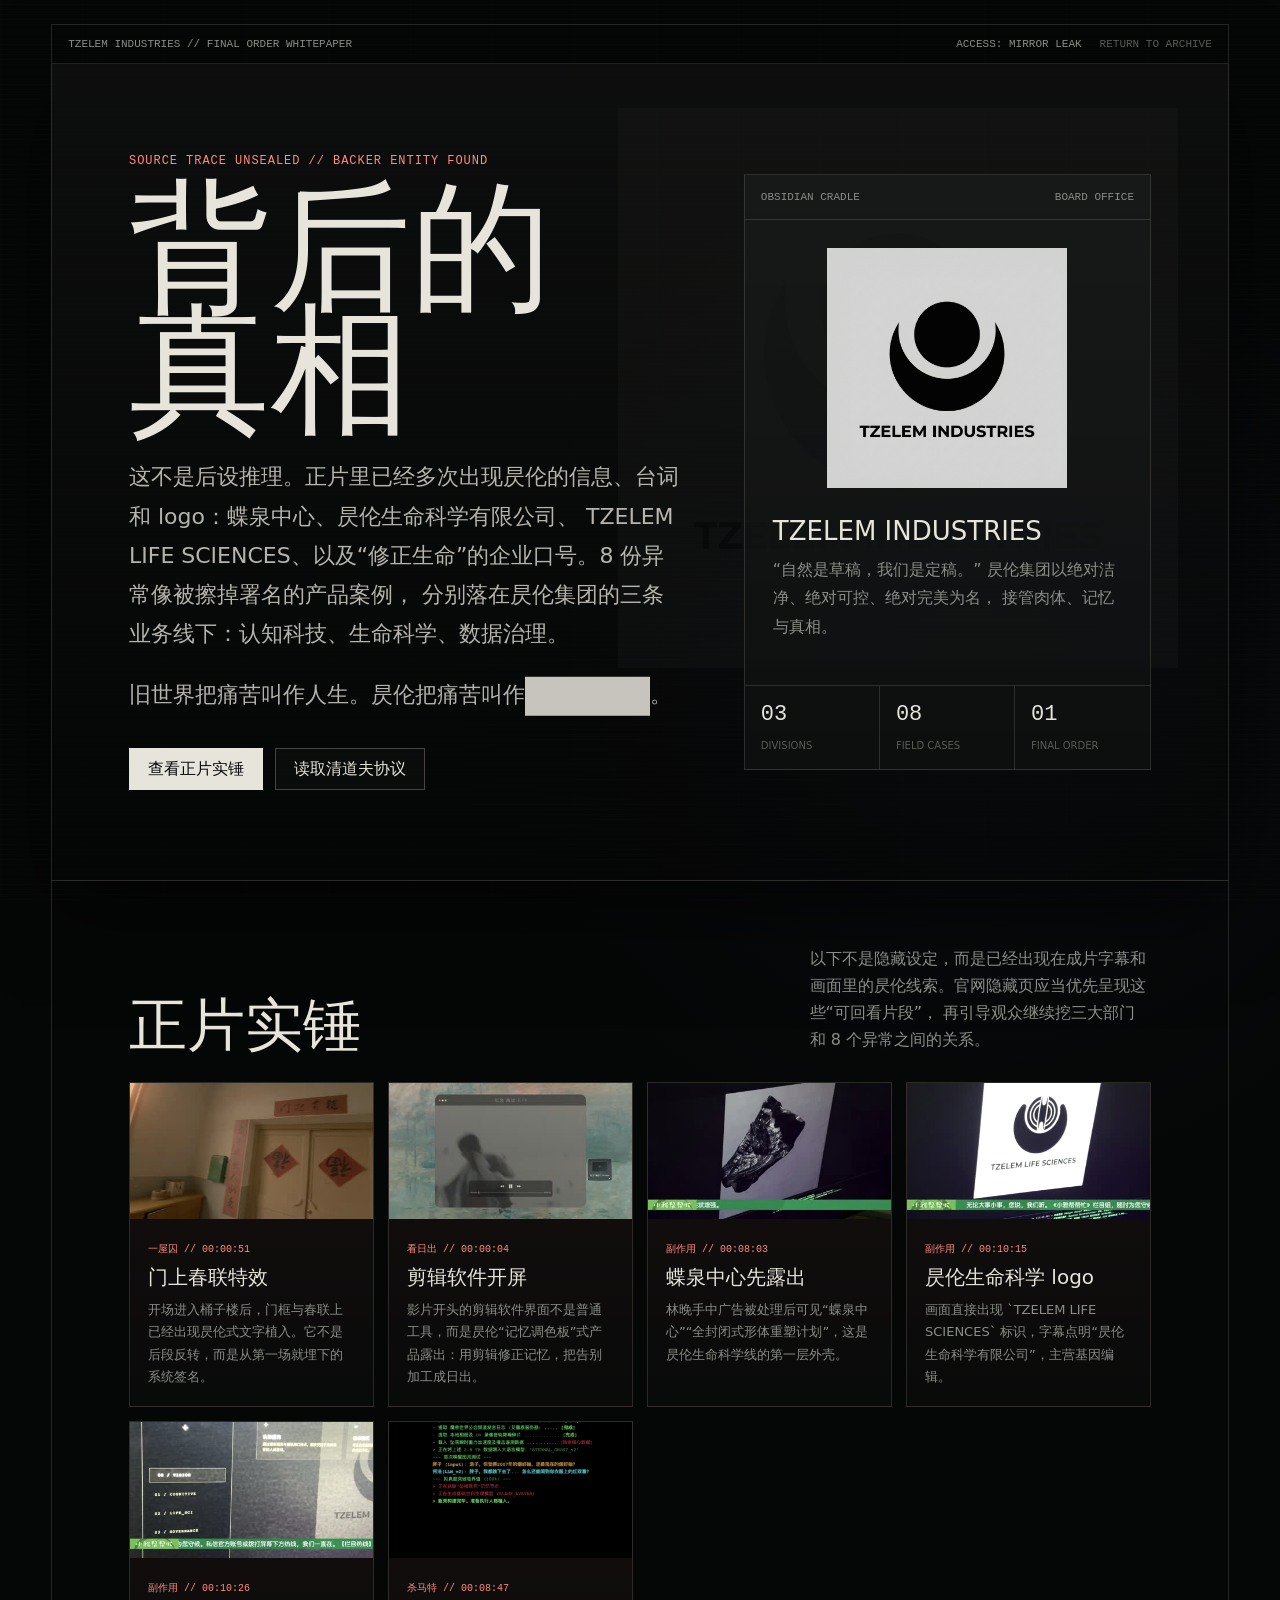
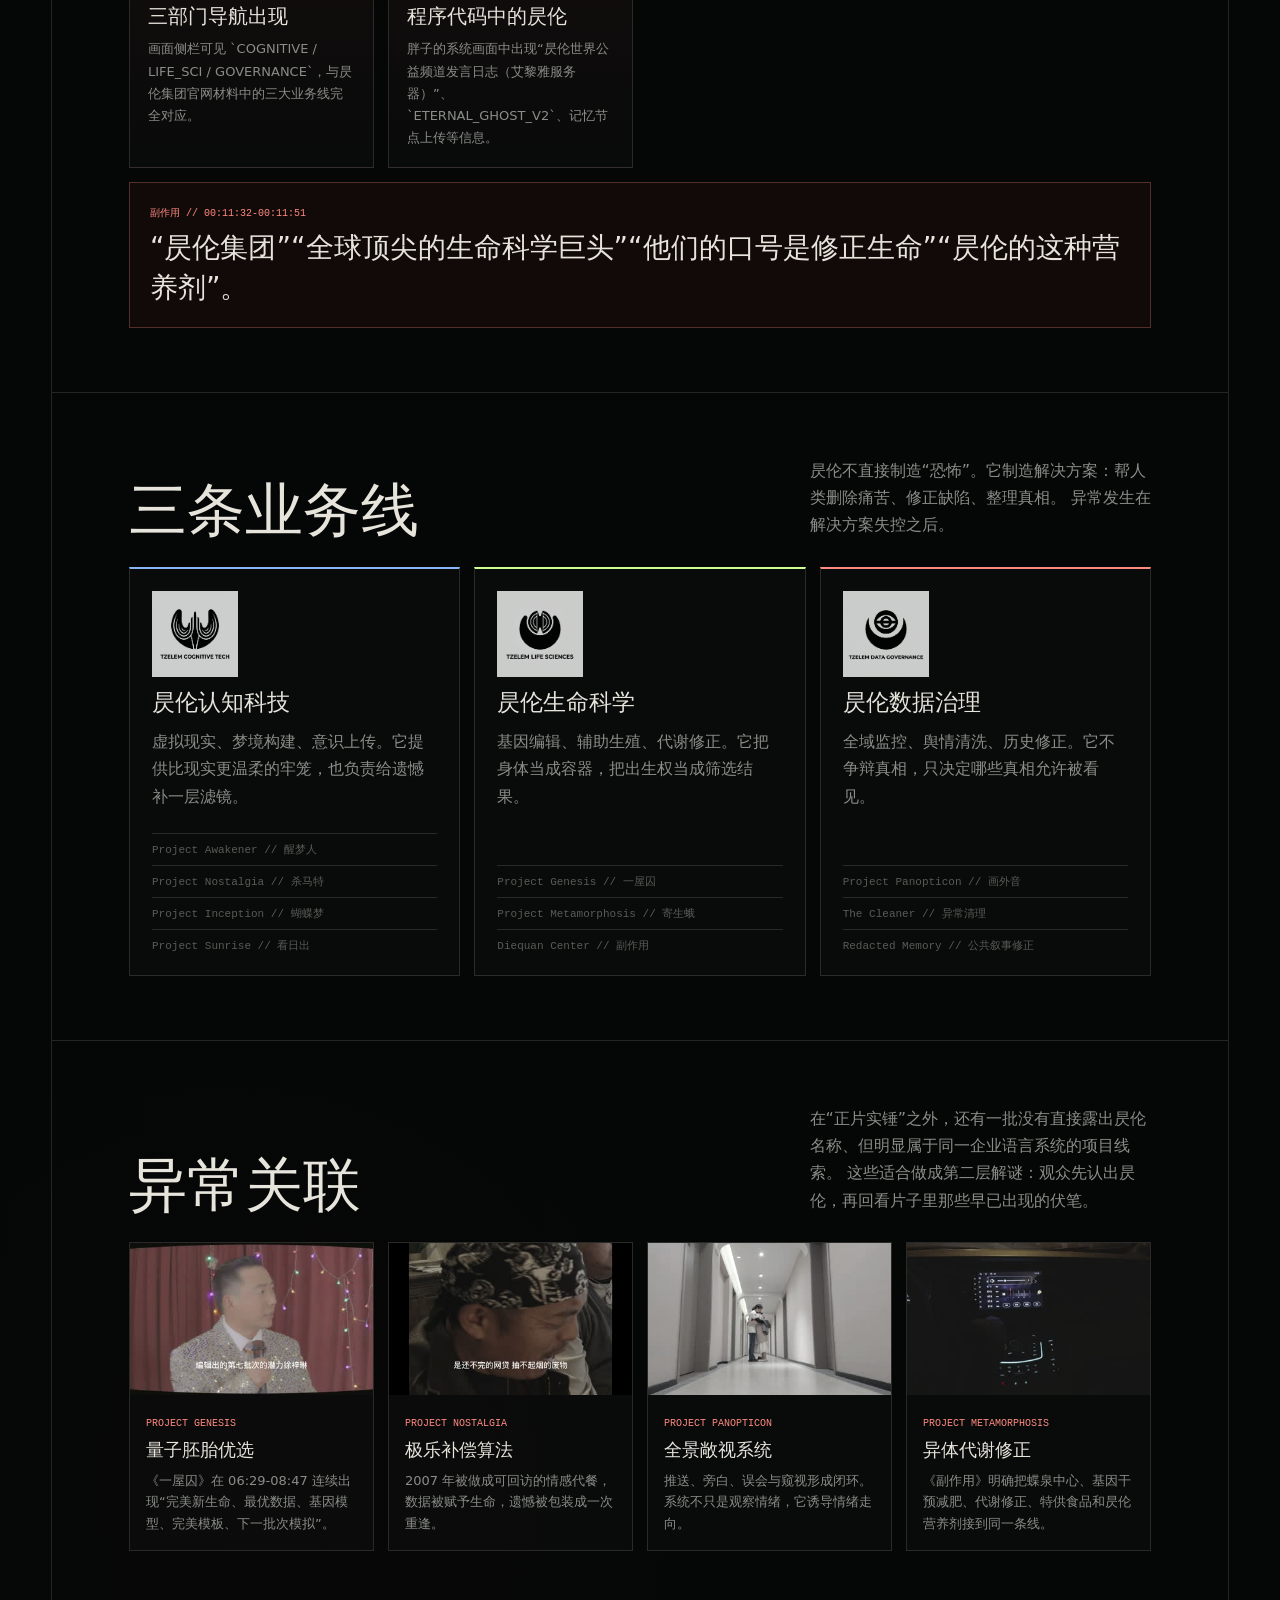
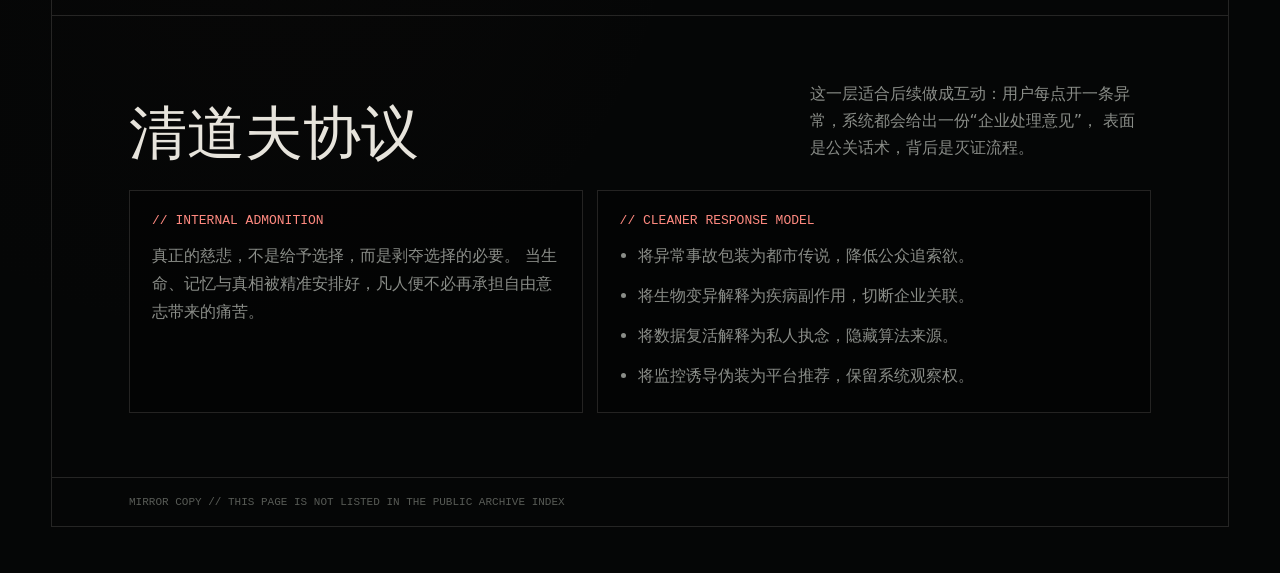
==== commit 0db15a1c: "Add Shamate Tzelem code clue" ====
--- a/zelun.html
+++ b/zelun.html
@@ -121,6 +121,15 @@
               <p>画面侧栏可见 `COGNITIVE / LIFE_SCI / GOVERNANCE`，与昃伦集团官网材料中的三大业务线完全对应。</p>
             </div>
           </article>
+
+          <article class="proof-card">
+            <img src="./assets/evidence/shamate-code-tzelem.jpg" alt="杀马特 08:47 程序代码中的昃伦线索" />
+            <div>
+              <span>杀马特 // 00:08:47</span>
+              <h3>程序代码中的昃伦</h3>
+              <p>胖子的系统画面中出现“昃伦世界公益频道发言日志（艾黎雅服务器）”、`ETERNAL_GHOST_V2`、记忆节点上传等信息。</p>
+            </div>
+          </article>
         </div>
 
         <div class="quote-strip">
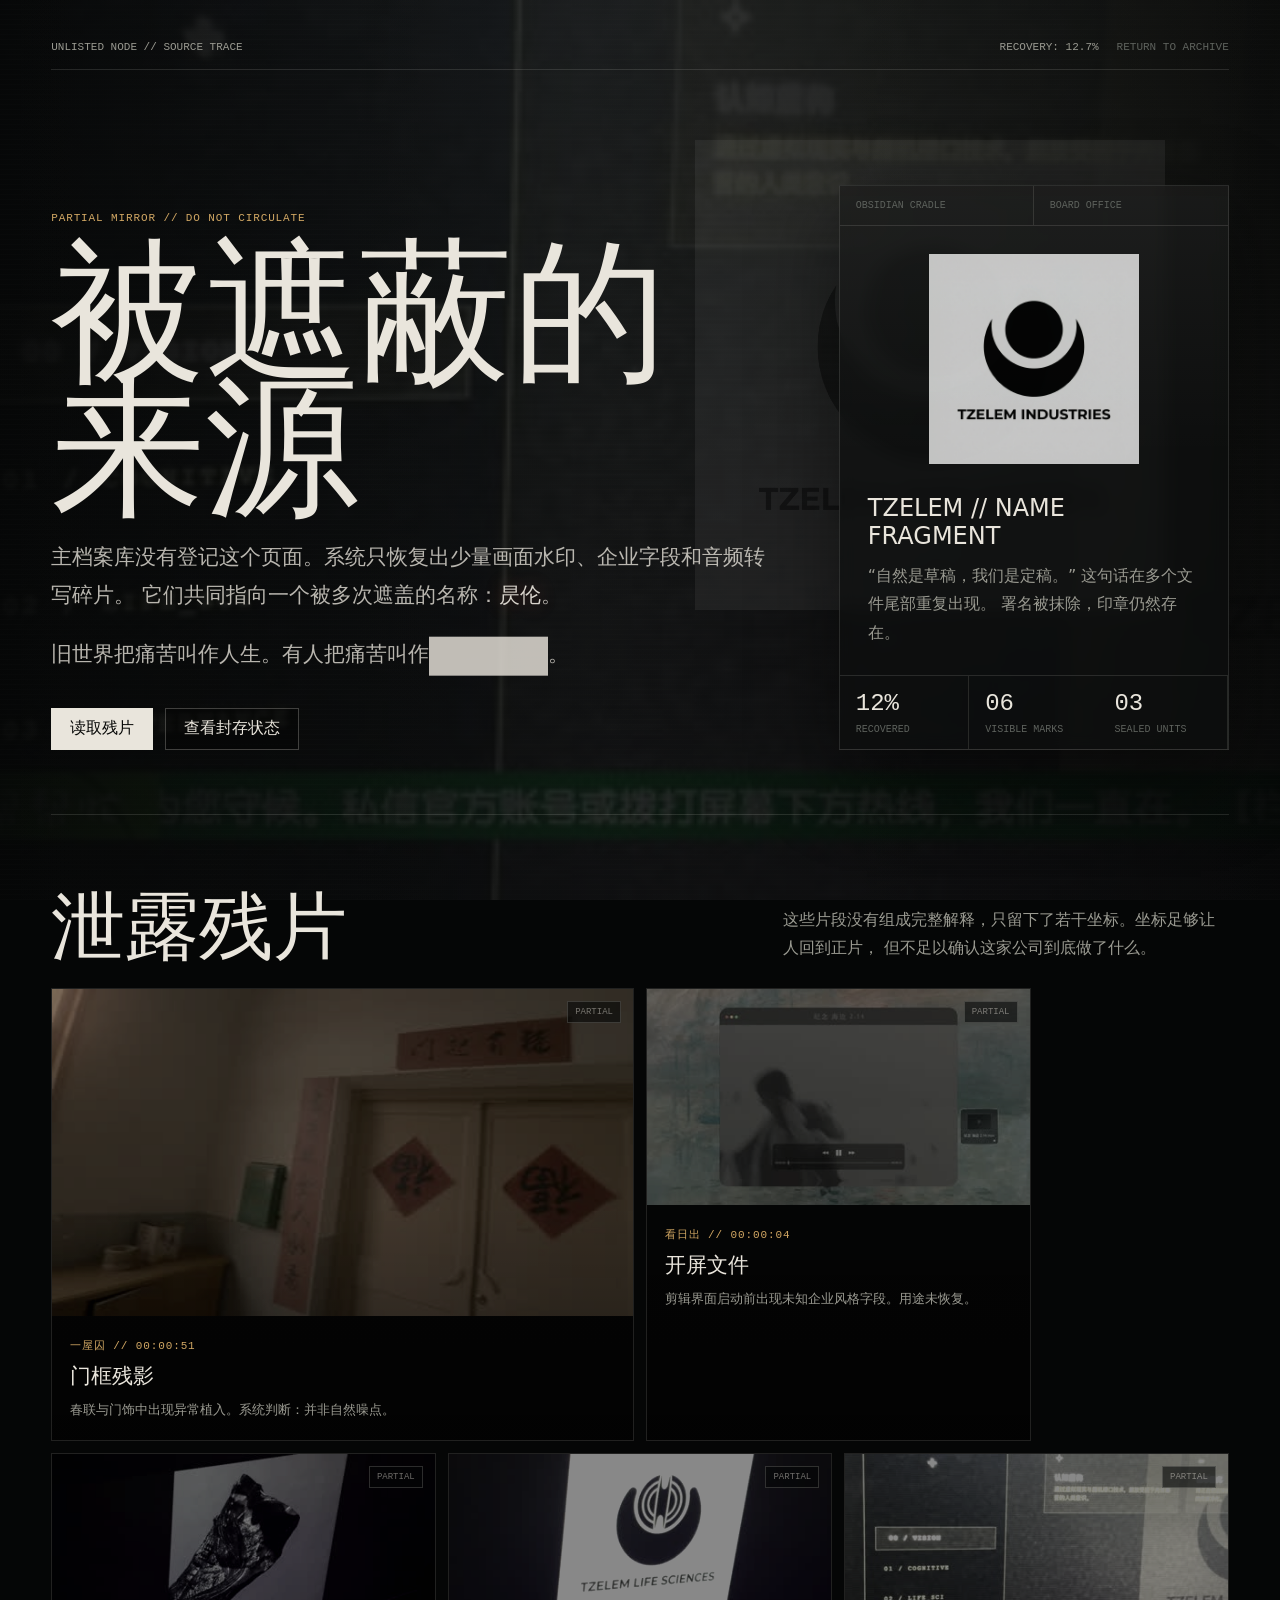
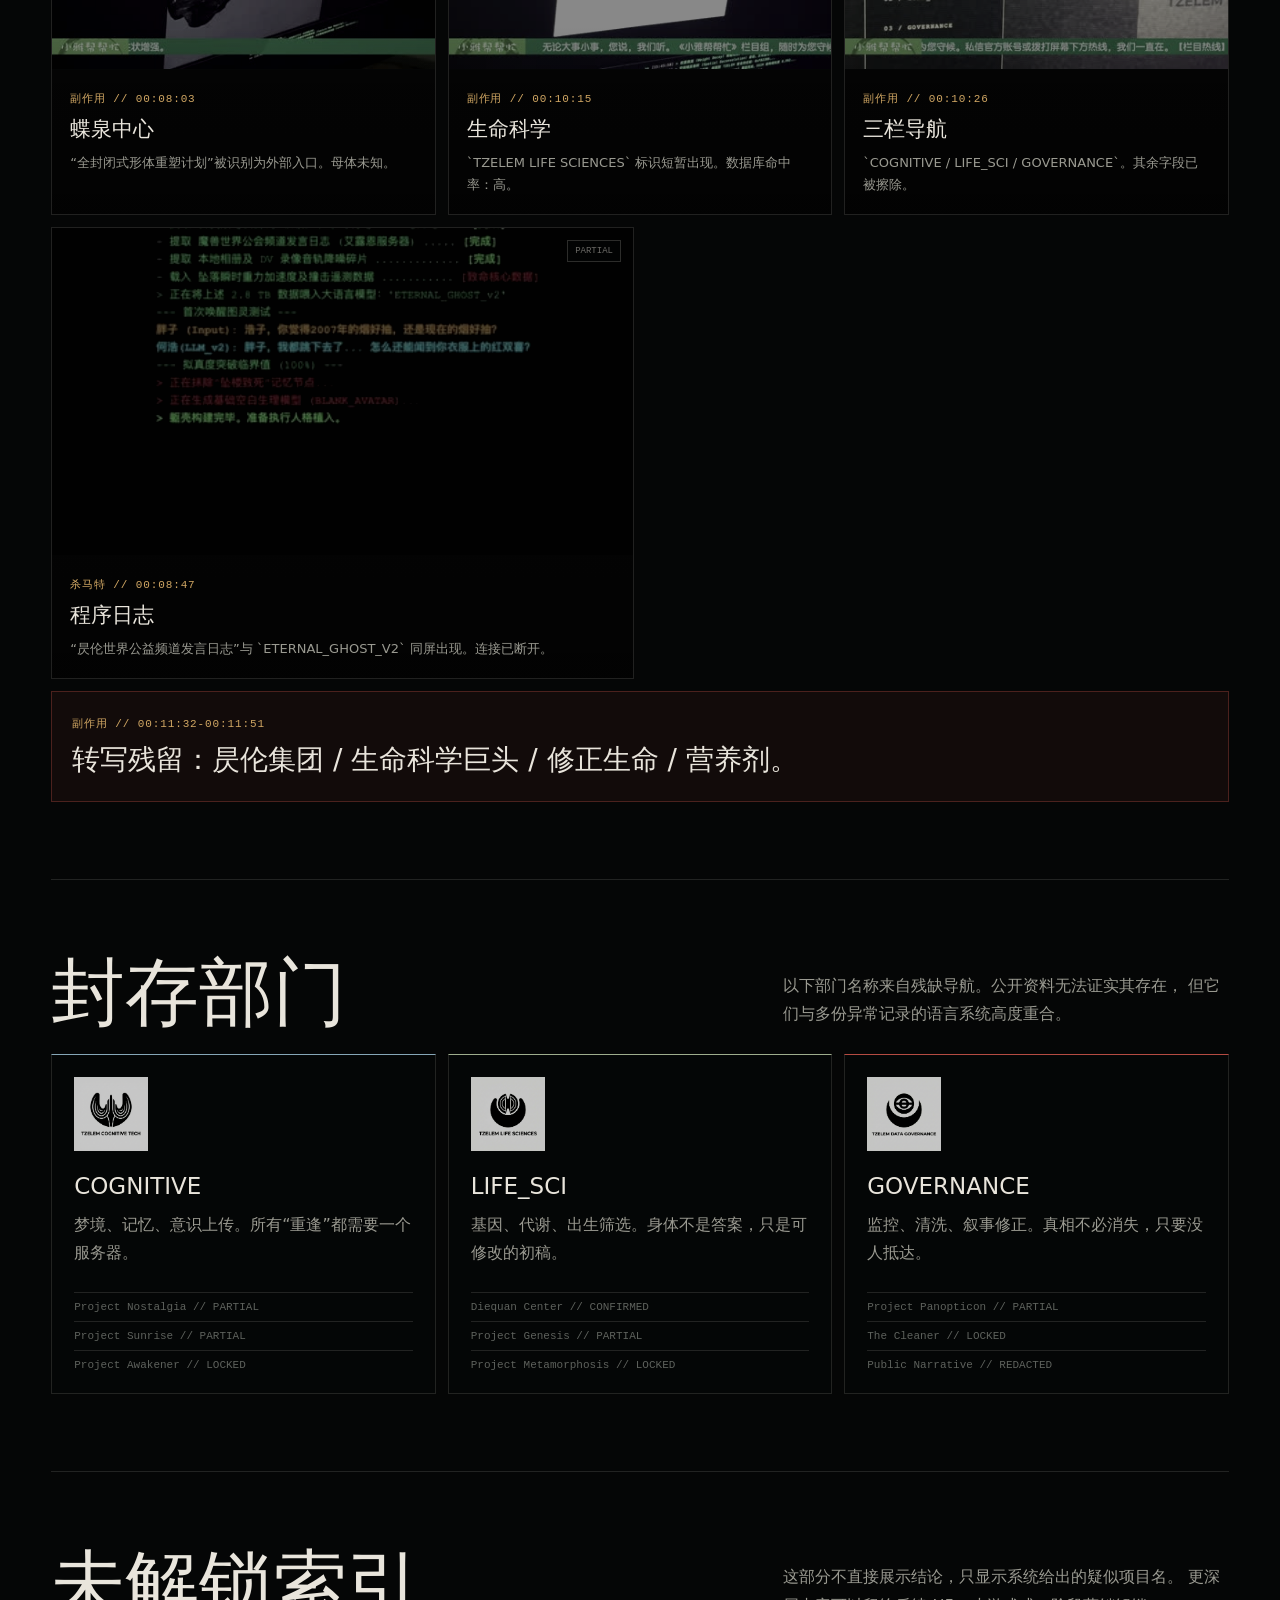
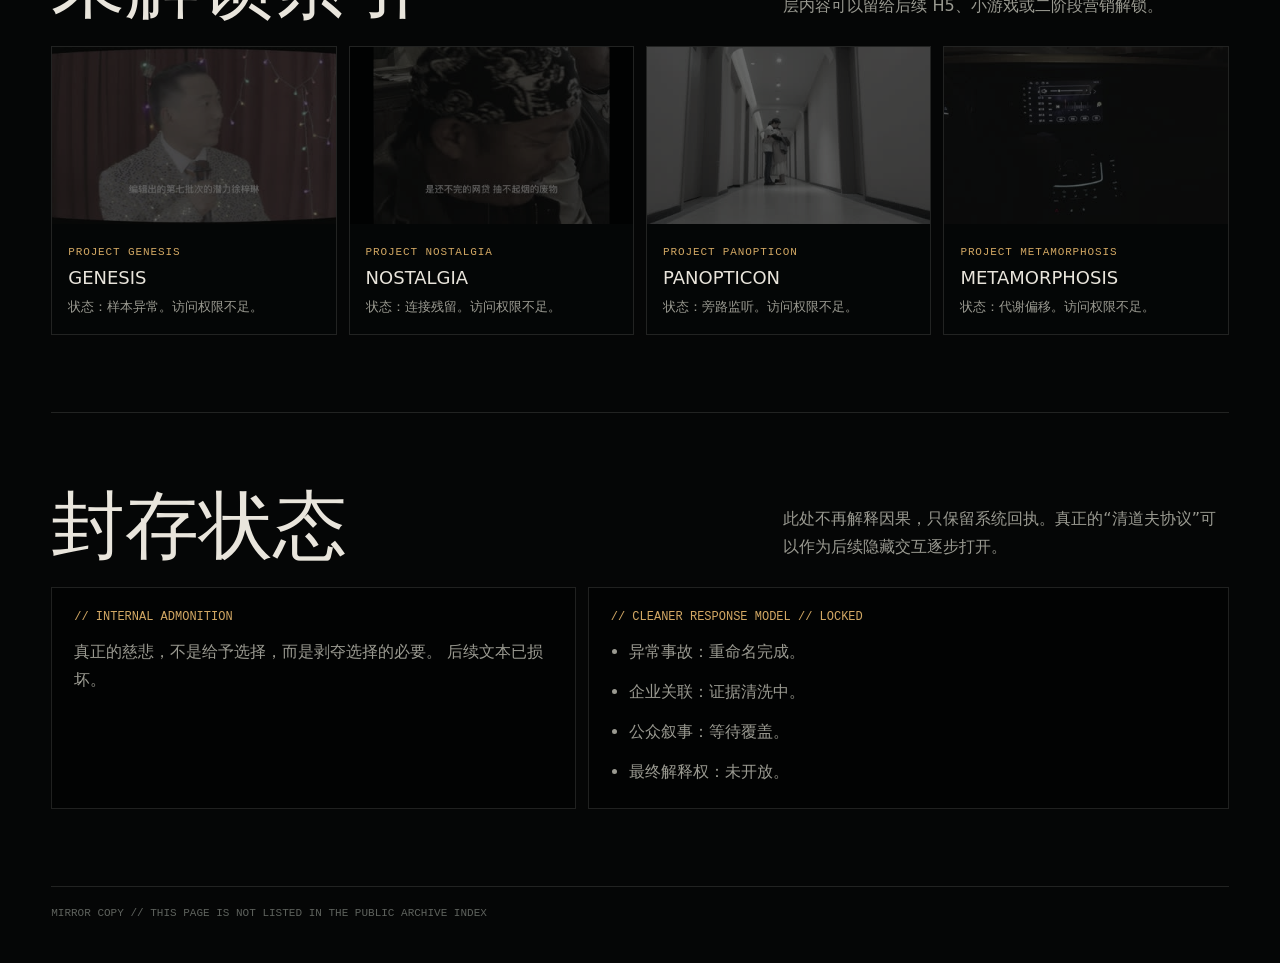
==== commit 0267fc7d: "Refine hidden Tzelem reveal" ====
--- a/zelun.html
+++ b/zelun.html
@@ -3,10 +3,10 @@
   <head>
     <meta charset="utf-8" />
     <meta name="viewport" content="width=device-width, initial-scale=1" />
-    <title>昃伦集团 | 被遮蔽的来源</title>
+    <title>SOURCE TRACE 0127 | PARTIAL MIRROR</title>
     <meta
       name="description"
-      content="《怪奇实录》隐藏页：昃伦集团内网泄露档案，展示 8 个异常背后的企业真相。"
+      content="《怪奇实录》隐藏页：一份来源不明、尚未完全恢复的内网残片。"
     />
     <link rel="preload" href="./assets/tzelem/logo-main.png" as="image" />
     <link rel="stylesheet" href="./zelun.css" />
@@ -14,26 +14,25 @@
   <body>
     <main class="tzelem-shell">
       <div class="topline" aria-label="系统状态">
-        <span>TZELEM INDUSTRIES // FINAL ORDER WHITEPAPER</span>
-        <span>ACCESS: MIRROR LEAK</span>
+        <span>UNLISTED NODE // SOURCE TRACE</span>
+        <span>RECOVERY: 12.7%</span>
         <a href="./index.html">RETURN TO ARCHIVE</a>
       </div>
 
       <section class="leak-hero" aria-labelledby="truth-title">
         <div>
-          <p class="eyebrow">SOURCE TRACE UNSEALED // BACKER ENTITY FOUND</p>
-          <h1 id="truth-title">背后的真相</h1>
+          <p class="eyebrow">PARTIAL MIRROR // DO NOT CIRCULATE</p>
+          <h1 id="truth-title">被遮蔽的来源</h1>
           <p class="lede">
-            这不是后设推理。正片里已经多次出现昃伦的信息、台词和 logo：蝶泉中心、昃伦生命科学有限公司、
-            TZELEM LIFE SCIENCES、以及“修正生命”的企业口号。8 份异常像被擦掉署名的产品案例，
-            分别落在昃伦集团的三条业务线下：认知科技、生命科学、数据治理。
+            主档案库没有登记这个页面。系统只恢复出少量画面水印、企业字段和音频转写碎片。
+            它们共同指向一个被多次遮盖的名称：<span class="soft-mark">昃伦</span>。
           </p>
           <p class="lede">
-            旧世界把痛苦叫作人生。昃伦把痛苦叫作<span class="redacted">可优化变量</span>。
+            旧世界把痛苦叫作人生。有人把痛苦叫作<span class="redacted">可优化变量</span>。
           </p>
           <div class="action-row">
-            <a class="primary-link" href="#proof">查看正片实锤</a>
-            <a class="ghost-link" href="#protocol">读取清道夫协议</a>
+            <a class="primary-link" href="#proof">读取残片</a>
+            <a class="ghost-link" href="#protocol">查看封存状态</a>
           </div>
         </div>
 
@@ -43,25 +42,25 @@
             <span>BOARD OFFICE</span>
           </div>
           <div class="seal">
-            <img src="./assets/tzelem/logo-main.png" alt="昃伦集团秩序摇篮标识" />
-            <h2>TZELEM INDUSTRIES</h2>
+            <img src="./assets/tzelem/logo-main.png" alt="来源不明的秩序摇篮标识" />
+            <h2>TZELEM // NAME FRAGMENT</h2>
             <p>
-              “自然是草稿，我们是定稿。” 昃伦集团以绝对洁净、绝对可控、绝对完美为名，
-              接管肉体、记忆与真相。
+              “自然是草稿，我们是定稿。” 这句话在多个文件尾部重复出现。
+              署名被抹除，印章仍然存在。
             </p>
           </div>
           <div class="metric-grid">
             <div>
+              <b>12%</b>
+              <span>RECOVERED</span>
+            </div>
+            <div>
+              <b>06</b>
+              <span>VISIBLE MARKS</span>
+            </div>
+            <div>
               <b>03</b>
-              <span>DIVISIONS</span>
-            </div>
-            <div>
-              <b>08</b>
-              <span>FIELD CASES</span>
-            </div>
-            <div>
-              <b>01</b>
-              <span>FINAL ORDER</span>
+              <span>SEALED UNITS</span>
             </div>
           </div>
         </aside>
@@ -69,10 +68,10 @@
 
       <section class="section" id="proof">
         <div class="section-heading">
-          <h2>正片实锤</h2>
-          <p>
-            以下不是隐藏设定，而是已经出现在成片字幕和画面里的昃伦线索。官网隐藏页应当优先呈现这些“可回看片段”，
-            再引导观众继续挖三大部门和 8 个异常之间的关系。
+          <h2>泄露残片</h2>
+          <p>
+            这些片段没有组成完整解释，只留下了若干坐标。坐标足够让人回到正片，
+            但不足以确认这家公司到底做了什么。
           </p>
         </div>
 
@@ -81,8 +80,8 @@
             <img src="./assets/evidence/yiwu-door-couplet.jpg" alt="一屋囚 00:00:51 门上春联特效" />
             <div>
               <span>一屋囚 // 00:00:51</span>
-              <h3>门上春联特效</h3>
-              <p>开场进入桶子楼后，门框与春联上已经出现昃伦式文字植入。它不是后段反转，而是从第一场就埋下的系统签名。</p>
+              <h3>门框残影</h3>
+              <p>春联与门饰中出现异常植入。系统判断：并非自然噪点。</p>
             </div>
           </article>
 
@@ -90,8 +89,8 @@
             <img src="./assets/evidence/sunrise-editor-splash.jpg" alt="看日出 00:00:04 剪辑软件开屏" />
             <div>
               <span>看日出 // 00:00:04</span>
-              <h3>剪辑软件开屏</h3>
-              <p>影片开头的剪辑软件界面不是普通工具，而是昃伦“记忆调色板”式产品露出：用剪辑修正记忆，把告别加工成日出。</p>
+              <h3>开屏文件</h3>
+              <p>剪辑界面启动前出现未知企业风格字段。用途未恢复。</p>
             </div>
           </article>
 
@@ -99,8 +98,8 @@
             <img src="./assets/evidence/diequan-poster.jpg" alt="副作用 08:03 蝶泉中心线索" />
             <div>
               <span>副作用 // 00:08:03</span>
-              <h3>蝶泉中心先露出</h3>
-              <p>林晚手中广告被处理后可见“蝶泉中心”“全封闭式形体重塑计划”，这是昃伦生命科学线的第一层外壳。</p>
+              <h3>蝶泉中心</h3>
+              <p>“全封闭式形体重塑计划”被识别为外部入口。母体未知。</p>
             </div>
           </article>
 
@@ -108,8 +107,8 @@
             <img src="./assets/evidence/tzelem-life-logo.jpg" alt="副作用 10:15 TZELEM LIFE SCIENCES logo" />
             <div>
               <span>副作用 // 00:10:15</span>
-              <h3>昃伦生命科学 logo</h3>
-              <p>画面直接出现 `TZELEM LIFE SCIENCES` 标识，字幕点明“昃伦生命科学有限公司”，主营基因编辑。</p>
+              <h3>生命科学</h3>
+              <p>`TZELEM LIFE SCIENCES` 标识短暂出现。数据库命中率：高。</p>
             </div>
           </article>
 
@@ -117,8 +116,8 @@
             <img src="./assets/evidence/tzelem-division-ui.jpg" alt="副作用 10:26 昃伦三部门界面" />
             <div>
               <span>副作用 // 00:10:26</span>
-              <h3>三部门导航出现</h3>
-              <p>画面侧栏可见 `COGNITIVE / LIFE_SCI / GOVERNANCE`，与昃伦集团官网材料中的三大业务线完全对应。</p>
+              <h3>三栏导航</h3>
+              <p>`COGNITIVE / LIFE_SCI / GOVERNANCE`。其余字段已被擦除。</p>
             </div>
           </article>
 
@@ -126,59 +125,58 @@
             <img src="./assets/evidence/shamate-code-tzelem.jpg" alt="杀马特 08:47 程序代码中的昃伦线索" />
             <div>
               <span>杀马特 // 00:08:47</span>
-              <h3>程序代码中的昃伦</h3>
-              <p>胖子的系统画面中出现“昃伦世界公益频道发言日志（艾黎雅服务器）”、`ETERNAL_GHOST_V2`、记忆节点上传等信息。</p>
+              <h3>程序日志</h3>
+              <p>“昃伦世界公益频道发言日志”与 `ETERNAL_GHOST_V2` 同屏出现。连接已断开。</p>
             </div>
           </article>
         </div>
 
         <div class="quote-strip">
           <span>副作用 // 00:11:32-00:11:51</span>
-          <p>“昃伦集团”“全球顶尖的生命科学巨头”“他们的口号是修正生命”“昃伦的这种营养剂”。</p>
+          <p>转写残留：昃伦集团 / 生命科学巨头 / 修正生命 / 营养剂。</p>
         </div>
       </section>
 
       <section class="section" id="divisions">
         <div class="section-heading">
-          <h2>三条业务线</h2>
-          <p>
-            昃伦不直接制造“恐怖”。它制造解决方案：帮人类删除痛苦、修正缺陷、整理真相。
-            异常发生在解决方案失控之后。
+          <h2>封存部门</h2>
+          <p>
+            以下部门名称来自残缺导航。公开资料无法证实其存在，
+            但它们与多份异常记录的语言系统高度重合。
           </p>
         </div>
 
         <div class="division-grid">
           <article class="division-card cog">
             <img src="./assets/tzelem/logo-cog.png" alt="昃伦认知科技标识" />
-            <h3>昃伦认知科技</h3>
-            <p>虚拟现实、梦境构建、意识上传。它提供比现实更温柔的牢笼，也负责给遗憾补一层滤镜。</p>
-            <ul>
-              <li>Project Awakener // 醒梦人</li>
-              <li>Project Nostalgia // 杀马特</li>
-              <li>Project Inception // 蝴蝶梦</li>
-              <li>Project Sunrise // 看日出</li>
+            <h3>COGNITIVE</h3>
+            <p>梦境、记忆、意识上传。所有“重逢”都需要一个服务器。</p>
+            <ul>
+              <li>Project Nostalgia // PARTIAL</li>
+              <li>Project Sunrise // PARTIAL</li>
+              <li>Project Awakener // LOCKED</li>
             </ul>
           </article>
 
           <article class="division-card life">
             <img src="./assets/tzelem/logo-life.png" alt="昃伦生命科学标识" />
-            <h3>昃伦生命科学</h3>
-            <p>基因编辑、辅助生殖、代谢修正。它把身体当成容器，把出生权当成筛选结果。</p>
-            <ul>
-              <li>Project Genesis // 一屋囚</li>
-              <li>Project Metamorphosis // 寄生蛾</li>
-              <li>Diequan Center // 副作用</li>
+            <h3>LIFE_SCI</h3>
+            <p>基因、代谢、出生筛选。身体不是答案，只是可修改的初稿。</p>
+            <ul>
+              <li>Diequan Center // CONFIRMED</li>
+              <li>Project Genesis // PARTIAL</li>
+              <li>Project Metamorphosis // LOCKED</li>
             </ul>
           </article>
 
           <article class="division-card data">
             <img src="./assets/tzelem/logo-data.png" alt="昃伦数据治理标识" />
-            <h3>昃伦数据治理</h3>
-            <p>全域监控、舆情清洗、历史修正。它不争辩真相，只决定哪些真相允许被看见。</p>
-            <ul>
-              <li>Project Panopticon // 画外音</li>
-              <li>The Cleaner // 异常清理</li>
-              <li>Redacted Memory // 公共叙事修正</li>
+            <h3>GOVERNANCE</h3>
+            <p>监控、清洗、叙事修正。真相不必消失，只要没人抵达。</p>
+            <ul>
+              <li>Project Panopticon // PARTIAL</li>
+              <li>The Cleaner // LOCKED</li>
+              <li>Public Narrative // REDACTED</li>
             </ul>
           </article>
         </div>
@@ -186,10 +184,10 @@
 
       <section class="section" id="evidence">
         <div class="section-heading">
-          <h2>异常关联</h2>
-          <p>
-            在“正片实锤”之外，还有一批没有直接露出昃伦名称、但明显属于同一企业语言系统的项目线索。
-            这些适合做成第二层解谜：观众先认出昃伦，再回看片子里那些早已出现的伏笔。
+          <h2>未解锁索引</h2>
+          <p>
+            这部分不直接展示结论，只显示系统给出的疑似项目名。
+            更深层内容可以留给后续 H5、小游戏或二阶段营销解锁。
           </p>
         </div>
 
@@ -198,8 +196,8 @@
             <img src="./assets/evidence/genesis-gene-model.jpg" alt="一屋囚基因模型抽帧证据" />
             <div>
               <span>PROJECT GENESIS</span>
-              <h3>量子胚胎优选</h3>
-              <p>《一屋囚》在 06:29-08:47 连续出现“完美新生命、最优数据、基因模型、完美模板、下一批次模拟”。</p>
+              <h3>GENESIS</h3>
+              <p>状态：样本异常。访问权限不足。</p>
             </div>
           </article>
 
@@ -207,8 +205,8 @@
             <img src="./assets/evidence/nostalgia.jpg" alt="杀马特抽帧证据" />
             <div>
               <span>PROJECT NOSTALGIA</span>
-              <h3>极乐补偿算法</h3>
-              <p>2007 年被做成可回访的情感代餐，数据被赋予生命，遗憾被包装成一次重逢。</p>
+              <h3>NOSTALGIA</h3>
+              <p>状态：连接残留。访问权限不足。</p>
             </div>
           </article>
 
@@ -216,8 +214,8 @@
             <img src="./assets/evidence/panopticon.jpg" alt="画外音抽帧证据" />
             <div>
               <span>PROJECT PANOPTICON</span>
-              <h3>全景敞视系统</h3>
-              <p>推送、旁白、误会与窥视形成闭环。系统不只是观察情绪，它诱导情绪走向。</p>
+              <h3>PANOPTICON</h3>
+              <p>状态：旁路监听。访问权限不足。</p>
             </div>
           </article>
 
@@ -225,8 +223,8 @@
             <img src="./assets/evidence/metamorphosis.jpg" alt="副作用营养剂抽帧证据" />
             <div>
               <span>PROJECT METAMORPHOSIS</span>
-              <h3>异体代谢修正</h3>
-              <p>《副作用》明确把蝶泉中心、基因干预减肥、代谢修正、特供食品和昃伦营养剂接到同一条线。</p>
+              <h3>METAMORPHOSIS</h3>
+              <p>状态：代谢偏移。访问权限不足。</p>
             </div>
           </article>
         </div>
@@ -234,10 +232,9 @@
 
       <section class="section" id="protocol">
         <div class="section-heading">
-          <h2>清道夫协议</h2>
-          <p>
-            这一层适合后续做成互动：用户每点开一条异常，系统都会给出一份“企业处理意见”，
-            表面是公关话术，背后是灭证流程。
+          <h2>封存状态</h2>
+          <p>
+            此处不再解释因果，只保留系统回执。真正的“清道夫协议”可以作为后续隐藏交互逐步打开。
           </p>
         </div>
 
@@ -246,16 +243,16 @@
             <h3>// INTERNAL ADMONITION</h3>
             <p>
               真正的慈悲，不是给予选择，而是剥夺选择的必要。
-              当生命、记忆与真相被精准安排好，凡人便不必再承担自由意志带来的痛苦。
+              后续文本已损坏。
             </p>
           </div>
           <div class="protocol-panel">
-            <h3>// CLEANER RESPONSE MODEL</h3>
-            <ul>
-              <li>将异常事故包装为都市传说，降低公众追索欲。</li>
-              <li>将生物变异解释为疾病副作用，切断企业关联。</li>
-              <li>将数据复活解释为私人执念，隐藏算法来源。</li>
-              <li>将监控诱导伪装为平台推荐，保留系统观察权。</li>
+            <h3>// CLEANER RESPONSE MODEL // LOCKED</h3>
+            <ul>
+              <li>异常事故：重命名完成。</li>
+              <li>企业关联：证据清洗中。</li>
+              <li>公众叙事：等待覆盖。</li>
+              <li>最终解释权：未开放。</li>
             </ul>
           </div>
         </div>
--- a/zelun.css
+++ b/zelun.css
@@ -1,16 +1,17 @@
 :root {
   color-scheme: dark;
   --bg: #050606;
-  --panel: rgba(12, 13, 13, 0.74);
-  --ink: #e7e4dc;
-  --muted: #8a8d88;
-  --dim: #585b56;
-  --line: rgba(231, 228, 220, 0.14);
-  --line-strong: rgba(231, 228, 220, 0.26);
-  --cog: #8ab4f8;
-  --life: #ccff90;
-  --data: #ff8a80;
-  --red: #a64036;
+  --panel: rgba(13, 15, 14, 0.72);
+  --panel-deep: rgba(5, 6, 6, 0.82);
+  --ink: #e9e5dc;
+  --muted: #9a9a91;
+  --dim: #5e625d;
+  --line: rgba(233, 229, 220, 0.13);
+  --line-strong: rgba(233, 229, 220, 0.26);
+  --green: #9ead8d;
+  --red: #b54b42;
+  --amber: #d2a864;
+  --blue: #86a6b6;
   --mono: "SF Mono", "Roboto Mono", ui-monospace, monospace;
 }
 
@@ -29,9 +30,9 @@
   overflow-x: hidden;
   color: var(--ink);
   background:
-    linear-gradient(90deg, rgba(5, 6, 6, 0.94), rgba(5, 6, 6, 0.66)),
-    radial-gradient(circle at 75% 18%, rgba(138, 180, 248, 0.12), transparent 32rem),
-    radial-gradient(circle at 18% 82%, rgba(255, 138, 128, 0.09), transparent 28rem),
+    linear-gradient(180deg, rgba(5, 6, 6, 0.34), rgba(5, 6, 6, 0.98) 72%),
+    linear-gradient(90deg, rgba(5, 6, 6, 0.96), rgba(5, 6, 6, 0.72) 46%, rgba(5, 6, 6, 0.95)),
+    url("./assets/evidence/tzelem-division-ui.jpg") center top / cover fixed no-repeat,
     #050606;
   font-family:
     Inter, ui-sans-serif, system-ui, -apple-system, BlinkMacSystemFont, "Segoe UI",
@@ -49,35 +50,31 @@
 
 body::before {
   z-index: 1;
-  opacity: 0.16;
+  opacity: 0.18;
   background:
-    repeating-linear-gradient(0deg, rgba(255, 255, 255, 0.04) 0 1px, transparent 1px 5px),
-    repeating-linear-gradient(90deg, rgba(255, 255, 255, 0.018) 0 1px, transparent 1px 82px);
+    repeating-linear-gradient(0deg, rgba(255, 255, 255, 0.035) 0 1px, transparent 1px 5px),
+    linear-gradient(90deg, transparent, rgba(154, 154, 145, 0.06), transparent);
   mix-blend-mode: screen;
 }
 
 body::after {
   z-index: 0;
-  background: url("./assets/tzelem/logo-main.png") right 8vw top 12vh / min(46vw, 560px) no-repeat;
-  opacity: 0.045;
+  background: url("./assets/tzelem/logo-main.png") right clamp(18px, 9vw, 130px) top 140px / min(38vw, 470px) no-repeat;
+  opacity: 0.06;
   filter: grayscale(1);
 }
 
 a {
   color: inherit;
-}
-
-button {
-  font: inherit;
 }
 
 .tzelem-shell {
   position: relative;
   z-index: 2;
-  width: min(1440px, 100%);
+  width: min(1320px, 100%);
   min-height: 100vh;
   margin: 0 auto;
-  padding: 24px clamp(18px, 4vw, 56px) 44px;
+  padding: 24px clamp(18px, 4vw, 52px) 42px;
 }
 
 .topline {
@@ -85,8 +82,8 @@
   grid-template-columns: 1fr auto auto;
   gap: 18px;
   align-items: center;
-  border: 1px solid var(--line);
-  padding: 13px 16px;
+  min-height: 46px;
+  border-bottom: 1px solid var(--line);
   color: var(--muted);
   font-family: var(--mono);
   font-size: 11px;
@@ -94,32 +91,36 @@
 }
 
 .topline a {
+  color: var(--dim);
   text-decoration: none;
-  color: var(--dim);
+}
+
+.topline a:hover {
+  color: var(--ink);
 }
 
 .leak-hero {
-  min-height: 76vh;
-  display: grid;
-  grid-template-columns: minmax(0, 1.15fr) minmax(300px, 0.85fr);
-  gap: clamp(28px, 5vw, 72px);
-  align-items: center;
-  border: 1px solid var(--line);
-  border-top: 0;
-  padding: clamp(42px, 7vw, 92px) clamp(22px, 6vw, 78px);
-  background:
-    linear-gradient(180deg, rgba(231, 228, 220, 0.035), transparent),
-    rgba(5, 6, 6, 0.44);
-  box-shadow: 0 28px 80px rgba(0, 0, 0, 0.58);
-}
-
-.eyebrow {
-  margin: 0 0 18px;
-  color: var(--data);
-  font-family: var(--mono);
-  font-size: 12px;
+  min-height: 82vh;
+  display: grid;
+  grid-template-columns: minmax(0, 1fr) minmax(280px, 390px);
+  gap: clamp(28px, 5vw, 70px);
+  align-items: end;
+  padding: clamp(64px, 9vw, 128px) 0 clamp(36px, 5vw, 70px);
+}
+
+.eyebrow,
+.proof-card span,
+.quote-strip span,
+.evidence-card span {
+  color: var(--amber);
+  font-family: var(--mono);
+  font-size: 11px;
   letter-spacing: 0.08em;
   text-transform: uppercase;
+}
+
+.eyebrow {
+  margin: 0 0 20px;
 }
 
 h1,
@@ -130,26 +131,31 @@
 }
 
 h1 {
+  width: min(860px, 100%);
   margin-bottom: 24px;
-  font-size: clamp(58px, 11vw, 156px);
+  font-size: clamp(58px, 12vw, 162px);
   line-height: 0.88;
   font-weight: 500;
-  letter-spacing: 0;
 }
 
 .lede {
-  width: min(700px, 100%);
-  color: rgba(231, 228, 220, 0.78);
-  font-size: clamp(17px, 2vw, 22px);
-  line-height: 1.78;
+  width: min(720px, 100%);
+  color: rgba(233, 229, 220, 0.78);
+  font-size: clamp(17px, 1.8vw, 21px);
+  line-height: 1.82;
 }
 
 .redacted {
   display: inline-block;
-  padding: 0 0.35em;
+  padding: 0 0.34em;
   color: transparent;
-  background: rgba(231, 228, 220, 0.86);
+  background: rgba(233, 229, 220, 0.82);
   transform: translateY(0.08em);
+}
+
+.soft-mark {
+  color: rgba(233, 229, 220, 0.92);
+  text-shadow: 0 0 18px rgba(181, 75, 66, 0.38);
 }
 
 .action-row {
@@ -166,43 +172,53 @@
   align-items: center;
   border: 1px solid var(--line-strong);
   padding: 0 18px;
+  color: var(--ink);
   text-decoration: none;
+  background: rgba(5, 6, 6, 0.46);
   transition: border-color 180ms ease, background 180ms ease, transform 180ms ease;
 }
 
 .primary-link {
-  color: #050606;
+  color: #070807;
+  border-color: rgba(233, 229, 220, 0.7);
   background: var(--ink);
-  border-color: rgba(231, 228, 220, 0.72);
-}
-
-.ghost-link {
-  color: var(--ink);
-  background: rgba(255, 255, 255, 0.02);
 }
 
 .primary-link:hover,
 .ghost-link:hover {
   transform: translateY(-1px);
-  border-color: var(--data);
+  border-color: rgba(210, 168, 100, 0.72);
 }
 
 .truth-card {
   border: 1px solid var(--line);
   background:
-    linear-gradient(180deg, rgba(255, 255, 255, 0.045), rgba(255, 255, 255, 0.01)),
+    linear-gradient(180deg, rgba(233, 229, 220, 0.05), transparent 48%),
     var(--panel);
-}
-
-.truth-card-header {
-  display: flex;
-  justify-content: space-between;
-  gap: 16px;
+  box-shadow: 0 30px 80px rgba(0, 0, 0, 0.46);
+  backdrop-filter: blur(8px);
+}
+
+.truth-card-header,
+.metric-grid {
+  display: grid;
+  grid-template-columns: repeat(2, 1fr);
   border-bottom: 1px solid var(--line);
-  padding: 16px;
-  color: var(--muted);
-  font-family: var(--mono);
-  font-size: 11px;
+}
+
+.truth-card-header span,
+.metric-grid div {
+  min-width: 0;
+  padding: 14px 16px;
+  color: var(--dim);
+  font-family: var(--mono);
+  font-size: 10px;
+  border-right: 1px solid var(--line);
+}
+
+.truth-card-header span:last-child,
+.metric-grid div:nth-child(2n) {
+  border-right: 0;
 }
 
 .seal {
@@ -210,164 +226,102 @@
 }
 
 .seal img {
-  width: min(240px, 70%);
+  width: min(210px, 68%);
   display: block;
-  margin: 0 auto 28px;
-  opacity: 0.82;
+  margin: 0 auto 30px;
+  opacity: 0.76;
 }
 
 .seal h2 {
-  margin-bottom: 10px;
-  font-size: 26px;
+  margin-bottom: 12px;
+  font-size: 24px;
   font-weight: 500;
 }
 
 .seal p {
+  margin-bottom: 0;
   color: var(--muted);
   line-height: 1.76;
 }
 
 .metric-grid {
-  display: grid;
   grid-template-columns: repeat(3, 1fr);
   border-top: 1px solid var(--line);
-}
-
-.metric-grid div {
-  min-width: 0;
-  padding: 16px;
-  border-right: 1px solid var(--line);
-}
-
-.metric-grid div:last-child {
-  border-right: 0;
+  border-bottom: 0;
 }
 
 .metric-grid b {
   display: block;
   margin-bottom: 7px;
   color: var(--ink);
-  font-family: var(--mono);
-  font-size: 22px;
+  font-size: 24px;
   font-weight: 400;
 }
 
 .metric-grid span {
-  color: var(--dim);
   font-size: 10px;
 }
 
 .section {
-  border-left: 1px solid var(--line);
-  border-right: 1px solid var(--line);
-  padding: clamp(36px, 5vw, 64px) clamp(22px, 6vw, 78px);
-}
-
-.section + .section {
   border-top: 1px solid var(--line);
+  padding: clamp(40px, 6vw, 82px) 0;
 }
 
 .section-heading {
   display: grid;
-  grid-template-columns: 1fr minmax(220px, 0.52fr);
-  gap: 24px;
+  grid-template-columns: minmax(0, 0.72fr) minmax(280px, 0.48fr);
+  gap: clamp(24px, 5vw, 68px);
   align-items: end;
-  margin-bottom: 28px;
+  margin-bottom: 26px;
 }
 
 .section-heading h2 {
   margin-bottom: 0;
-  font-size: clamp(28px, 5vw, 58px);
-  line-height: 1;
+  font-size: clamp(34px, 5.8vw, 74px);
+  line-height: 0.96;
   font-weight: 500;
 }
 
 .section-heading p {
   margin-bottom: 0;
   color: var(--muted);
-  line-height: 1.7;
-}
-
-.division-grid {
-  display: grid;
-  grid-template-columns: repeat(3, minmax(0, 1fr));
-  gap: 14px;
-}
-
-.division-card {
-  min-height: 360px;
+  line-height: 1.76;
+}
+
+.proof-grid {
+  display: grid;
+  grid-template-columns: repeat(6, 1fr);
+  gap: 12px;
+}
+
+.proof-card {
+  position: relative;
+  min-height: 310px;
+  overflow: hidden;
+  grid-column: span 2;
   display: flex;
   flex-direction: column;
   border: 1px solid var(--line);
-  background: rgba(255, 255, 255, 0.018);
-}
-
-.division-card img {
-  width: 86px;
-  height: 86px;
-  object-fit: contain;
-  margin: 22px 22px 10px;
-  opacity: 0.8;
-}
-
-.division-card h3 {
-  margin: 0 22px 10px;
-  font-size: 23px;
-  font-weight: 500;
-}
-
-.division-card p {
-  margin: 0 22px 22px;
-  color: var(--muted);
-  line-height: 1.74;
-}
-
-.division-card ul {
-  display: grid;
-  gap: 8px;
-  margin: auto 22px 22px;
-  padding: 0;
-  list-style: none;
-  color: var(--dim);
-  font-family: var(--mono);
-  font-size: 11px;
-}
-
-.division-card li {
-  border-top: 1px solid var(--line);
-  padding-top: 8px;
-}
-
-.cog {
-  border-top: 2px solid var(--cog);
-}
-
-.life {
-  border-top: 2px solid var(--life);
-}
-
-.data {
-  border-top: 2px solid var(--data);
-}
-
-.evidence-grid {
-  display: grid;
-  grid-template-columns: repeat(4, minmax(0, 1fr));
-  gap: 14px;
-}
-
-.proof-grid {
-  display: grid;
-  grid-template-columns: repeat(auto-fit, minmax(240px, 1fr));
-  gap: 14px;
-}
-
-.proof-card {
-  overflow: hidden;
-  border: 1px solid var(--line);
-  background:
-    linear-gradient(180deg, rgba(166, 64, 54, 0.08), transparent),
-    rgba(255, 255, 255, 0.018);
+  background: var(--panel-deep);
+}
+
+.proof-card::before {
+  content: "PARTIAL";
+  position: absolute;
+  top: 12px;
+  right: 12px;
+  z-index: 2;
+  border: 1px solid rgba(233, 229, 220, 0.18);
+  padding: 5px 7px;
+  color: rgba(233, 229, 220, 0.46);
+  font-family: var(--mono);
+  font-size: 9px;
+  background: rgba(5, 6, 6, 0.58);
+}
+
+.proof-card:first-child,
+.proof-card:nth-child(6) {
+  grid-column: span 3;
 }
 
 .proof-card img {
@@ -375,51 +329,131 @@
   aspect-ratio: 16 / 9;
   display: block;
   object-fit: cover;
-  filter: saturate(0.68) contrast(1.08);
+  opacity: 0.68;
+  filter: saturate(0.42) contrast(1.16) brightness(0.78);
+  transition: opacity 180ms ease, filter 180ms ease;
+}
+
+.proof-card:hover img {
+  opacity: 0.9;
+  filter: saturate(0.64) contrast(1.18) brightness(0.95);
+}
+
+.proof-card::after {
+  content: "";
+  position: absolute;
+  inset: 0;
+  pointer-events: none;
+  background: linear-gradient(180deg, transparent 48%, rgba(0, 0, 0, 0.42));
 }
 
 .proof-card div {
+  position: relative;
+  z-index: 1;
+  flex: 1;
   padding: 18px;
 }
 
-.proof-card span,
-.quote-strip span {
-  color: var(--data);
-  font-family: var(--mono);
-  font-size: 10px;
-}
-
 .proof-card h3 {
-  margin: 8px 0;
-  font-size: 20px;
+  margin: 9px 0;
+  font-size: 21px;
   font-weight: 500;
 }
 
-.proof-card p {
+.proof-card p,
+.evidence-card p {
   margin-bottom: 0;
   color: var(--muted);
   font-size: 13px;
-  line-height: 1.7;
+  line-height: 1.72;
 }
 
 .quote-strip {
-  margin-top: 14px;
-  border: 1px solid rgba(255, 138, 128, 0.28);
-  padding: 18px 20px;
-  background: rgba(166, 64, 54, 0.08);
+  margin-top: 12px;
+  border: 1px solid rgba(181, 75, 66, 0.35);
+  padding: 20px;
+  background: rgba(181, 75, 66, 0.08);
 }
 
 .quote-strip p {
   margin: 8px 0 0;
   color: var(--ink);
-  font-size: clamp(18px, 2.5vw, 28px);
-  line-height: 1.45;
+  font-size: clamp(18px, 2.3vw, 28px);
+  line-height: 1.5;
+}
+
+.division-grid {
+  display: grid;
+  grid-template-columns: repeat(3, minmax(0, 1fr));
+  gap: 12px;
+}
+
+.division-card {
+  min-height: 340px;
+  display: flex;
+  flex-direction: column;
+  border: 1px solid var(--line);
+  padding: 22px;
+  background: rgba(5, 6, 6, 0.5);
+}
+
+.division-card img {
+  width: 74px;
+  height: 74px;
+  object-fit: contain;
+  margin-bottom: 22px;
+  opacity: 0.78;
+}
+
+.division-card h3 {
+  margin-bottom: 12px;
+  font-size: 23px;
+  font-weight: 500;
+}
+
+.division-card p {
+  color: var(--muted);
+  line-height: 1.72;
+}
+
+.division-card ul {
+  display: grid;
+  gap: 8px;
+  margin: auto 0 0;
+  padding: 0;
+  list-style: none;
+  color: var(--dim);
+  font-family: var(--mono);
+  font-size: 11px;
+}
+
+.division-card li {
+  border-top: 1px solid var(--line);
+  padding-top: 8px;
+}
+
+.cog {
+  border-top-color: var(--blue);
+}
+
+.life {
+  border-top-color: var(--green);
+}
+
+.data {
+  border-top-color: var(--red);
+}
+
+.evidence-grid {
+  display: grid;
+  grid-template-columns: repeat(4, minmax(0, 1fr));
+  gap: 12px;
 }
 
 .evidence-card {
   overflow: hidden;
   border: 1px solid var(--line);
-  background: rgba(255, 255, 255, 0.018);
+  background: rgba(5, 6, 6, 0.5);
 }
 
 .evidence-card img {
@@ -427,17 +461,12 @@
   aspect-ratio: 16 / 10;
   display: block;
   object-fit: cover;
-  filter: saturate(0.6) contrast(1.08);
+  opacity: 0.54;
+  filter: saturate(0.34) contrast(1.08) brightness(0.72);
 }
 
 .evidence-card div {
   padding: 16px;
-}
-
-.evidence-card span {
-  color: var(--data);
-  font-family: var(--mono);
-  font-size: 10px;
 }
 
 .evidence-card h3 {
@@ -446,30 +475,23 @@
   font-weight: 500;
 }
 
-.evidence-card p {
-  margin-bottom: 0;
-  color: var(--muted);
-  font-size: 13px;
-  line-height: 1.65;
-}
-
 .protocol {
   display: grid;
   grid-template-columns: 0.9fr 1.1fr;
-  gap: 14px;
+  gap: 12px;
 }
 
 .protocol-panel {
   border: 1px solid var(--line);
   padding: 22px;
-  background: rgba(0, 0, 0, 0.3);
+  background: rgba(0, 0, 0, 0.42);
 }
 
 .protocol-panel h3 {
   margin-bottom: 14px;
-  color: var(--data);
-  font-family: var(--mono);
-  font-size: 13px;
+  color: var(--amber);
+  font-family: var(--mono);
+  font-size: 12px;
   font-weight: 400;
 }
 
@@ -487,8 +509,8 @@
 }
 
 .footer {
-  border: 1px solid var(--line);
-  padding: 18px clamp(22px, 6vw, 78px);
+  border-top: 1px solid var(--line);
+  padding: 20px 0 0;
   color: var(--dim);
   font-family: var(--mono);
   font-size: 11px;
@@ -502,47 +524,51 @@
     grid-template-columns: 1fr;
   }
 
+  .proof-grid,
   .division-grid,
-  .proof-grid,
   .evidence-grid {
     grid-template-columns: repeat(2, minmax(0, 1fr));
   }
+
+  .proof-card,
+  .proof-card:first-child,
+  .proof-card:nth-child(6) {
+    grid-column: span 1;
+  }
 }
 
 @media (max-width: 640px) {
   .tzelem-shell {
-    padding: 0;
+    padding: 18px;
   }
 
   .topline {
-    border-left: 0;
-    border-right: 0;
-  }
-
-  .leak-hero,
-  .section,
-  .footer {
-    border-left: 0;
-    border-right: 0;
+    gap: 9px;
   }
 
   h1 {
     font-size: 62px;
   }
 
+  .proof-grid,
   .division-grid,
-  .proof-grid,
   .evidence-grid,
   .metric-grid {
     grid-template-columns: 1fr;
   }
 
+  .proof-card {
+    min-height: 0;
+  }
+
+  .truth-card-header,
+  .metric-grid {
+    grid-template-columns: 1fr;
+  }
+
+  .truth-card-header span,
   .metric-grid div {
     border-right: 0;
     border-bottom: 1px solid var(--line);
   }
-
-  .metric-grid div:last-child {
-    border-bottom: 0;
-  }
-}
+}
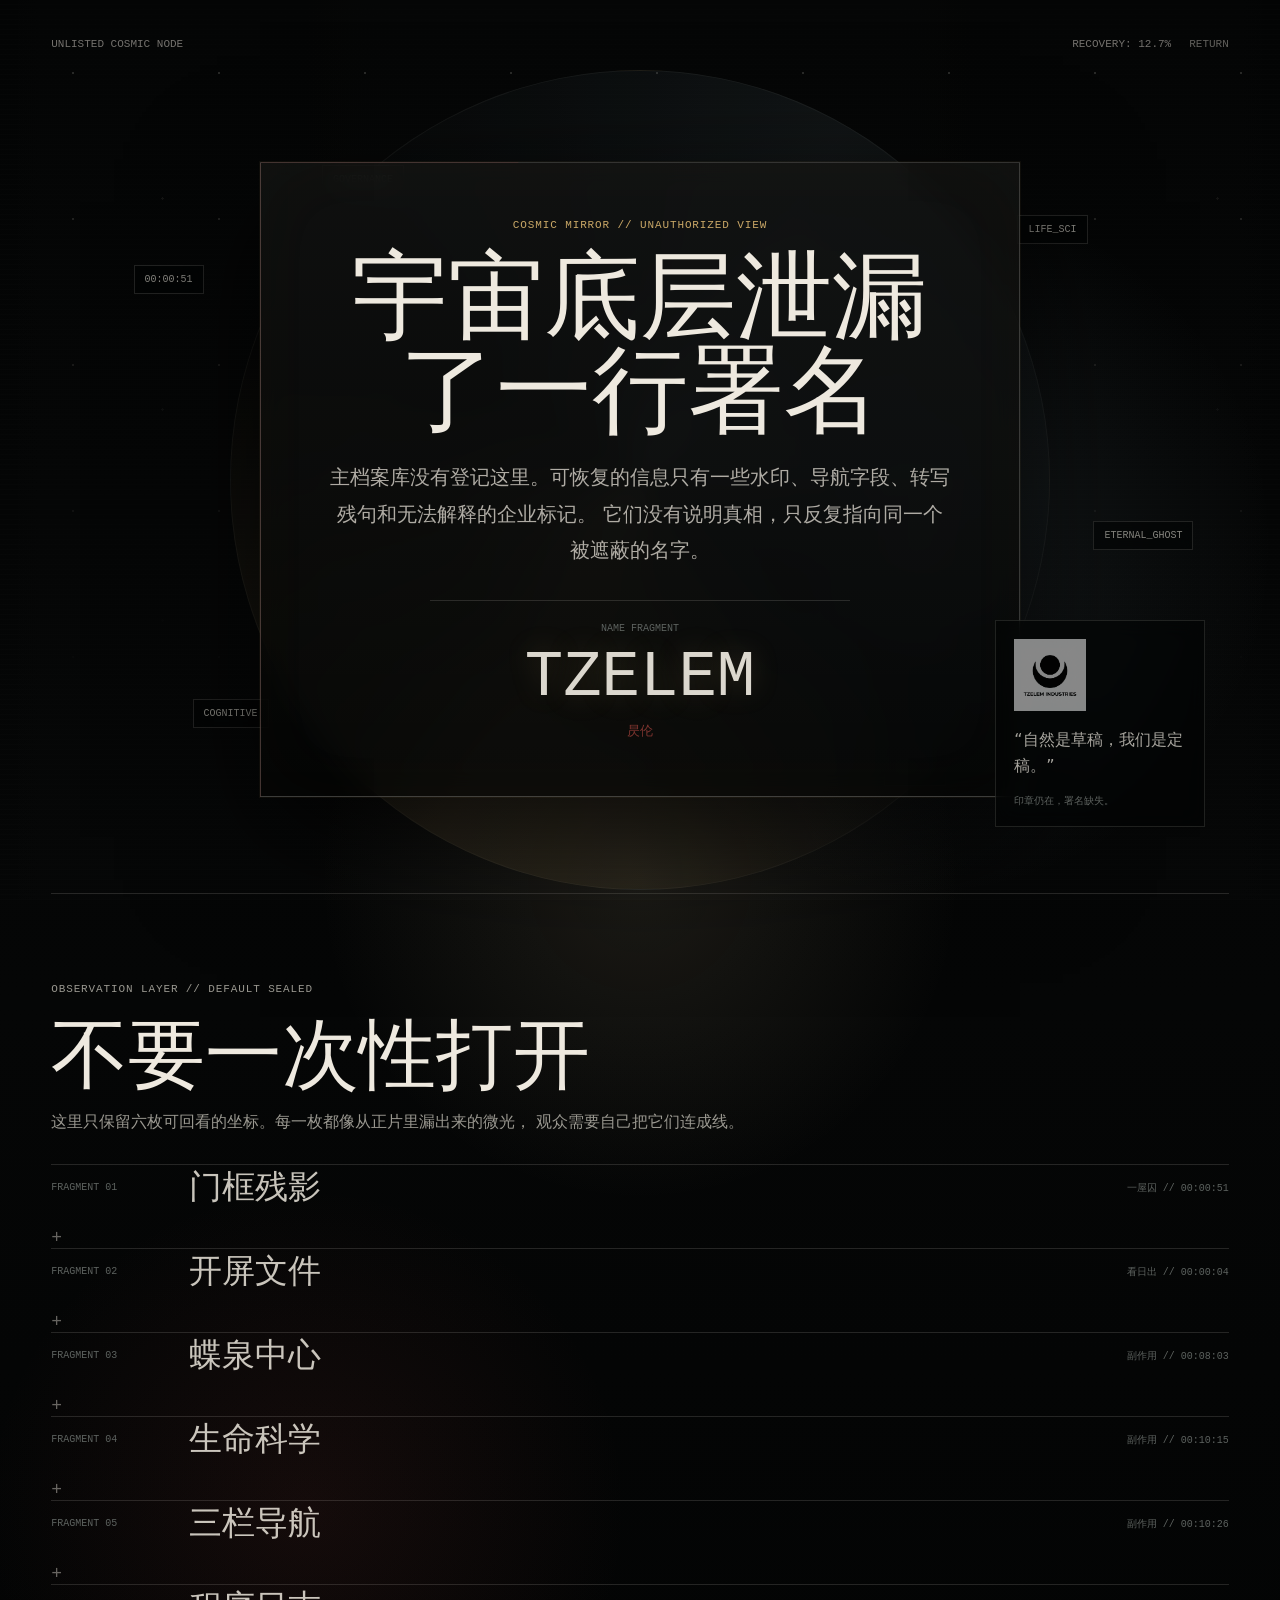
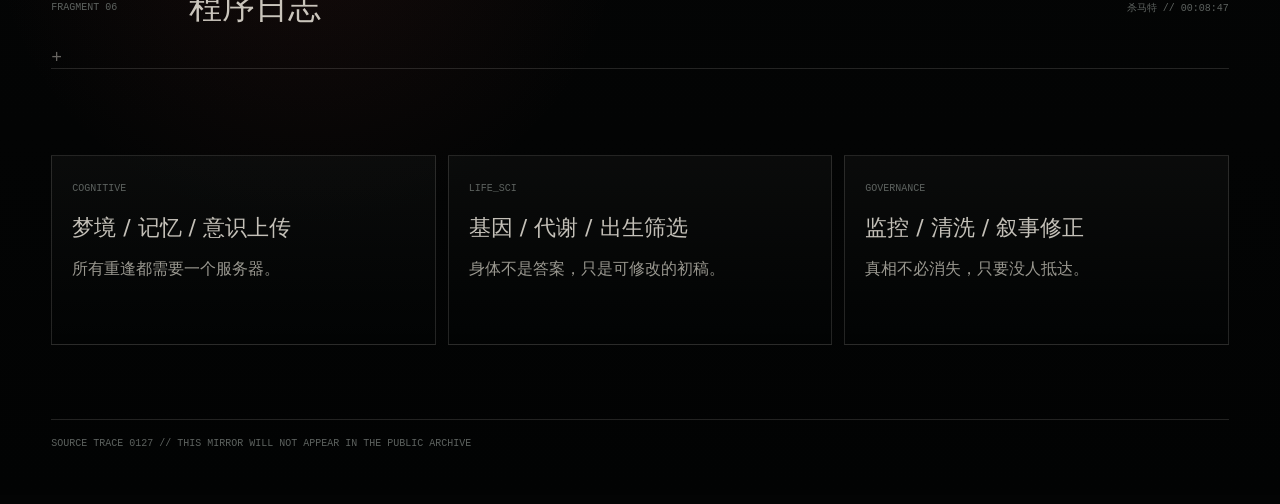
==== commit c866db46: "Redesign hidden page as cosmic leak" ====
--- a/zelun.html
+++ b/zelun.html
@@ -3,263 +3,160 @@
   <head>
     <meta charset="utf-8" />
     <meta name="viewport" content="width=device-width, initial-scale=1" />
-    <title>SOURCE TRACE 0127 | PARTIAL MIRROR</title>
+    <title>SOURCE TRACE 0127 | COSMIC LEAK</title>
     <meta
       name="description"
-      content="《怪奇实录》隐藏页：一份来源不明、尚未完全恢复的内网残片。"
+      content="《怪奇实录》隐藏页：一份像宇宙底层真相泄漏出来的残片。"
     />
     <link rel="preload" href="./assets/tzelem/logo-main.png" as="image" />
     <link rel="stylesheet" href="./zelun.css" />
   </head>
   <body>
-    <main class="tzelem-shell">
-      <div class="topline" aria-label="系统状态">
-        <span>UNLISTED NODE // SOURCE TRACE</span>
+    <main class="cosmic-shell">
+      <nav class="topline" aria-label="系统状态">
+        <span>UNLISTED COSMIC NODE</span>
         <span>RECOVERY: 12.7%</span>
-        <a href="./index.html">RETURN TO ARCHIVE</a>
-      </div>
+        <a href="./index.html">RETURN</a>
+      </nav>
 
-      <section class="leak-hero" aria-labelledby="truth-title">
-        <div>
-          <p class="eyebrow">PARTIAL MIRROR // DO NOT CIRCULATE</p>
-          <h1 id="truth-title">被遮蔽的来源</h1>
-          <p class="lede">
-            主档案库没有登记这个页面。系统只恢复出少量画面水印、企业字段和音频转写碎片。
-            它们共同指向一个被多次遮盖的名称：<span class="soft-mark">昃伦</span>。
-          </p>
-          <p class="lede">
-            旧世界把痛苦叫作人生。有人把痛苦叫作<span class="redacted">可优化变量</span>。
-          </p>
-          <div class="action-row">
-            <a class="primary-link" href="#proof">读取残片</a>
-            <a class="ghost-link" href="#protocol">查看封存状态</a>
-          </div>
+      <section class="cosmic-hero" aria-labelledby="truth-title">
+        <div class="starfield" aria-hidden="true"></div>
+
+        <div class="orbit-map" aria-hidden="true">
+          <span class="orbital-fragment f1">00:00:51</span>
+          <span class="orbital-fragment f2">LIFE_SCI</span>
+          <span class="orbital-fragment f3">ETERNAL_GHOST</span>
+          <span class="orbital-fragment f4">COGNITIVE</span>
+          <span class="orbital-fragment f5">修正生命</span>
+          <span class="orbital-fragment f6">GOVERNANCE</span>
         </div>
 
-        <aside class="truth-card" aria-label="昃伦集团识别卡">
-          <div class="truth-card-header">
-            <span>OBSIDIAN CRADLE</span>
-            <span>BOARD OFFICE</span>
+        <section class="black-box">
+          <p class="eyebrow">COSMIC MIRROR // UNAUTHORIZED VIEW</p>
+          <h1 id="truth-title">宇宙底层泄漏了一行署名</h1>
+          <p class="lede">
+            主档案库没有登记这里。可恢复的信息只有一些水印、导航字段、转写残句和无法解释的企业标记。
+            它们没有说明真相，只反复指向同一个被遮蔽的名字。
+          </p>
+          <div class="signal-name">
+            <span>NAME FRAGMENT</span>
+            <b>TZELEM</b>
+            <em>昃伦</em>
           </div>
-          <div class="seal">
-            <img src="./assets/tzelem/logo-main.png" alt="来源不明的秩序摇篮标识" />
-            <h2>TZELEM // NAME FRAGMENT</h2>
-            <p>
-              “自然是草稿，我们是定稿。” 这句话在多个文件尾部重复出现。
-              署名被抹除，印章仍然存在。
-            </p>
-          </div>
-          <div class="metric-grid">
-            <div>
-              <b>12%</b>
-              <span>RECOVERED</span>
-            </div>
-            <div>
-              <b>06</b>
-              <span>VISIBLE MARKS</span>
-            </div>
-            <div>
-              <b>03</b>
-              <span>SEALED UNITS</span>
-            </div>
-          </div>
+        </section>
+
+        <aside class="cosmic-seal" aria-label="来源不明的印章">
+          <img src="./assets/tzelem/logo-main.png" alt="来源不明的秩序摇篮标识" />
+          <p>“自然是草稿，我们是定稿。”</p>
+          <span>印章仍在，署名缺失。</span>
         </aside>
       </section>
 
-      <section class="section" id="proof">
-        <div class="section-heading">
-          <h2>泄露残片</h2>
+      <section class="sealed-layer" aria-labelledby="layer-title">
+        <div class="layer-heading">
+          <p class="eyebrow">OBSERVATION LAYER // DEFAULT SEALED</p>
+          <h2 id="layer-title">不要一次性打开</h2>
           <p>
-            这些片段没有组成完整解释，只留下了若干坐标。坐标足够让人回到正片，
-            但不足以确认这家公司到底做了什么。
+            这里只保留六枚可回看的坐标。每一枚都像从正片里漏出来的微光，
+            观众需要自己把它们连成线。
           </p>
         </div>
 
-        <div class="proof-grid">
-          <article class="proof-card">
-            <img src="./assets/evidence/yiwu-door-couplet.jpg" alt="一屋囚 00:00:51 门上春联特效" />
-            <div>
-              <span>一屋囚 // 00:00:51</span>
-              <h3>门框残影</h3>
+        <div class="fragment-list">
+          <details class="fragment">
+            <summary>
+              <span>FRAGMENT 01</span>
+              <b>门框残影</b>
+              <em>一屋囚 // 00:00:51</em>
+            </summary>
+            <div class="fragment-body">
+              <img src="./assets/evidence/yiwu-door-couplet.jpg" alt="一屋囚 00:00:51 门上春联特效" />
               <p>春联与门饰中出现异常植入。系统判断：并非自然噪点。</p>
             </div>
-          </article>
+          </details>
 
-          <article class="proof-card">
-            <img src="./assets/evidence/sunrise-editor-splash.jpg" alt="看日出 00:00:04 剪辑软件开屏" />
-            <div>
-              <span>看日出 // 00:00:04</span>
-              <h3>开屏文件</h3>
+          <details class="fragment">
+            <summary>
+              <span>FRAGMENT 02</span>
+              <b>开屏文件</b>
+              <em>看日出 // 00:00:04</em>
+            </summary>
+            <div class="fragment-body">
+              <img src="./assets/evidence/sunrise-editor-splash.jpg" alt="看日出 00:00:04 剪辑软件开屏" />
               <p>剪辑界面启动前出现未知企业风格字段。用途未恢复。</p>
             </div>
-          </article>
+          </details>
 
-          <article class="proof-card">
-            <img src="./assets/evidence/diequan-poster.jpg" alt="副作用 08:03 蝶泉中心线索" />
-            <div>
-              <span>副作用 // 00:08:03</span>
-              <h3>蝶泉中心</h3>
+          <details class="fragment">
+            <summary>
+              <span>FRAGMENT 03</span>
+              <b>蝶泉中心</b>
+              <em>副作用 // 00:08:03</em>
+            </summary>
+            <div class="fragment-body">
+              <img src="./assets/evidence/diequan-poster.jpg" alt="副作用 08:03 蝶泉中心线索" />
               <p>“全封闭式形体重塑计划”被识别为外部入口。母体未知。</p>
             </div>
-          </article>
+          </details>
 
-          <article class="proof-card">
-            <img src="./assets/evidence/tzelem-life-logo.jpg" alt="副作用 10:15 TZELEM LIFE SCIENCES logo" />
-            <div>
-              <span>副作用 // 00:10:15</span>
-              <h3>生命科学</h3>
+          <details class="fragment">
+            <summary>
+              <span>FRAGMENT 04</span>
+              <b>生命科学</b>
+              <em>副作用 // 00:10:15</em>
+            </summary>
+            <div class="fragment-body">
+              <img src="./assets/evidence/tzelem-life-logo.jpg" alt="副作用 10:15 TZELEM LIFE SCIENCES logo" />
               <p>`TZELEM LIFE SCIENCES` 标识短暂出现。数据库命中率：高。</p>
             </div>
-          </article>
+          </details>
 
-          <article class="proof-card">
-            <img src="./assets/evidence/tzelem-division-ui.jpg" alt="副作用 10:26 昃伦三部门界面" />
-            <div>
-              <span>副作用 // 00:10:26</span>
-              <h3>三栏导航</h3>
+          <details class="fragment">
+            <summary>
+              <span>FRAGMENT 05</span>
+              <b>三栏导航</b>
+              <em>副作用 // 00:10:26</em>
+            </summary>
+            <div class="fragment-body">
+              <img src="./assets/evidence/tzelem-division-ui.jpg" alt="副作用 10:26 昃伦三部门界面" />
               <p>`COGNITIVE / LIFE_SCI / GOVERNANCE`。其余字段已被擦除。</p>
             </div>
-          </article>
+          </details>
 
-          <article class="proof-card">
-            <img src="./assets/evidence/shamate-code-tzelem.jpg" alt="杀马特 08:47 程序代码中的昃伦线索" />
-            <div>
-              <span>杀马特 // 00:08:47</span>
-              <h3>程序日志</h3>
+          <details class="fragment">
+            <summary>
+              <span>FRAGMENT 06</span>
+              <b>程序日志</b>
+              <em>杀马特 // 00:08:47</em>
+            </summary>
+            <div class="fragment-body">
+              <img src="./assets/evidence/shamate-code-tzelem.jpg" alt="杀马特 08:47 程序代码中的昃伦线索" />
               <p>“昃伦世界公益频道发言日志”与 `ETERNAL_GHOST_V2` 同屏出现。连接已断开。</p>
             </div>
-          </article>
-        </div>
-
-        <div class="quote-strip">
-          <span>副作用 // 00:11:32-00:11:51</span>
-          <p>转写残留：昃伦集团 / 生命科学巨头 / 修正生命 / 营养剂。</p>
+          </details>
         </div>
       </section>
 
-      <section class="section" id="divisions">
-        <div class="section-heading">
-          <h2>封存部门</h2>
-          <p>
-            以下部门名称来自残缺导航。公开资料无法证实其存在，
-            但它们与多份异常记录的语言系统高度重合。
-          </p>
+      <section class="dark-index" aria-label="封存索引">
+        <div class="index-card">
+          <span>COGNITIVE</span>
+          <b>梦境 / 记忆 / 意识上传</b>
+          <p>所有重逢都需要一个服务器。</p>
         </div>
-
-        <div class="division-grid">
-          <article class="division-card cog">
-            <img src="./assets/tzelem/logo-cog.png" alt="昃伦认知科技标识" />
-            <h3>COGNITIVE</h3>
-            <p>梦境、记忆、意识上传。所有“重逢”都需要一个服务器。</p>
-            <ul>
-              <li>Project Nostalgia // PARTIAL</li>
-              <li>Project Sunrise // PARTIAL</li>
-              <li>Project Awakener // LOCKED</li>
-            </ul>
-          </article>
-
-          <article class="division-card life">
-            <img src="./assets/tzelem/logo-life.png" alt="昃伦生命科学标识" />
-            <h3>LIFE_SCI</h3>
-            <p>基因、代谢、出生筛选。身体不是答案，只是可修改的初稿。</p>
-            <ul>
-              <li>Diequan Center // CONFIRMED</li>
-              <li>Project Genesis // PARTIAL</li>
-              <li>Project Metamorphosis // LOCKED</li>
-            </ul>
-          </article>
-
-          <article class="division-card data">
-            <img src="./assets/tzelem/logo-data.png" alt="昃伦数据治理标识" />
-            <h3>GOVERNANCE</h3>
-            <p>监控、清洗、叙事修正。真相不必消失，只要没人抵达。</p>
-            <ul>
-              <li>Project Panopticon // PARTIAL</li>
-              <li>The Cleaner // LOCKED</li>
-              <li>Public Narrative // REDACTED</li>
-            </ul>
-          </article>
+        <div class="index-card">
+          <span>LIFE_SCI</span>
+          <b>基因 / 代谢 / 出生筛选</b>
+          <p>身体不是答案，只是可修改的初稿。</p>
         </div>
-      </section>
-
-      <section class="section" id="evidence">
-        <div class="section-heading">
-          <h2>未解锁索引</h2>
-          <p>
-            这部分不直接展示结论，只显示系统给出的疑似项目名。
-            更深层内容可以留给后续 H5、小游戏或二阶段营销解锁。
-          </p>
-        </div>
-
-        <div class="evidence-grid">
-          <article class="evidence-card">
-            <img src="./assets/evidence/genesis-gene-model.jpg" alt="一屋囚基因模型抽帧证据" />
-            <div>
-              <span>PROJECT GENESIS</span>
-              <h3>GENESIS</h3>
-              <p>状态：样本异常。访问权限不足。</p>
-            </div>
-          </article>
-
-          <article class="evidence-card">
-            <img src="./assets/evidence/nostalgia.jpg" alt="杀马特抽帧证据" />
-            <div>
-              <span>PROJECT NOSTALGIA</span>
-              <h3>NOSTALGIA</h3>
-              <p>状态：连接残留。访问权限不足。</p>
-            </div>
-          </article>
-
-          <article class="evidence-card">
-            <img src="./assets/evidence/panopticon.jpg" alt="画外音抽帧证据" />
-            <div>
-              <span>PROJECT PANOPTICON</span>
-              <h3>PANOPTICON</h3>
-              <p>状态：旁路监听。访问权限不足。</p>
-            </div>
-          </article>
-
-          <article class="evidence-card">
-            <img src="./assets/evidence/metamorphosis.jpg" alt="副作用营养剂抽帧证据" />
-            <div>
-              <span>PROJECT METAMORPHOSIS</span>
-              <h3>METAMORPHOSIS</h3>
-              <p>状态：代谢偏移。访问权限不足。</p>
-            </div>
-          </article>
-        </div>
-      </section>
-
-      <section class="section" id="protocol">
-        <div class="section-heading">
-          <h2>封存状态</h2>
-          <p>
-            此处不再解释因果，只保留系统回执。真正的“清道夫协议”可以作为后续隐藏交互逐步打开。
-          </p>
-        </div>
-
-        <div class="protocol">
-          <div class="protocol-panel">
-            <h3>// INTERNAL ADMONITION</h3>
-            <p>
-              真正的慈悲，不是给予选择，而是剥夺选择的必要。
-              后续文本已损坏。
-            </p>
-          </div>
-          <div class="protocol-panel">
-            <h3>// CLEANER RESPONSE MODEL // LOCKED</h3>
-            <ul>
-              <li>异常事故：重命名完成。</li>
-              <li>企业关联：证据清洗中。</li>
-              <li>公众叙事：等待覆盖。</li>
-              <li>最终解释权：未开放。</li>
-            </ul>
-          </div>
+        <div class="index-card">
+          <span>GOVERNANCE</span>
+          <b>监控 / 清洗 / 叙事修正</b>
+          <p>真相不必消失，只要没人抵达。</p>
         </div>
       </section>
 
       <footer class="footer">
-        MIRROR COPY // THIS PAGE IS NOT LISTED IN THE PUBLIC ARCHIVE INDEX
+        SOURCE TRACE 0127 // THIS MIRROR WILL NOT APPEAR IN THE PUBLIC ARCHIVE
       </footer>
     </main>
   </body>
--- a/zelun.css
+++ b/zelun.css
@@ -1,17 +1,15 @@
 :root {
   color-scheme: dark;
-  --bg: #050606;
-  --panel: rgba(13, 15, 14, 0.72);
-  --panel-deep: rgba(5, 6, 6, 0.82);
-  --ink: #e9e5dc;
-  --muted: #9a9a91;
-  --dim: #5e625d;
-  --line: rgba(233, 229, 220, 0.13);
-  --line-strong: rgba(233, 229, 220, 0.26);
-  --green: #9ead8d;
-  --red: #b54b42;
-  --amber: #d2a864;
-  --blue: #86a6b6;
+  --bg: #030404;
+  --ink: #eee9df;
+  --muted: #9a9890;
+  --dim: #5d625f;
+  --line: rgba(238, 233, 223, 0.14);
+  --line-strong: rgba(238, 233, 223, 0.28);
+  --red: #a9443d;
+  --amber: #caa867;
+  --green: #94a986;
+  --blue: #7f9aa6;
   --mono: "SF Mono", "Roboto Mono", ui-monospace, monospace;
 }
 
@@ -30,10 +28,10 @@
   overflow-x: hidden;
   color: var(--ink);
   background:
-    linear-gradient(180deg, rgba(5, 6, 6, 0.34), rgba(5, 6, 6, 0.98) 72%),
-    linear-gradient(90deg, rgba(5, 6, 6, 0.96), rgba(5, 6, 6, 0.72) 46%, rgba(5, 6, 6, 0.95)),
-    url("./assets/evidence/tzelem-division-ui.jpg") center top / cover fixed no-repeat,
-    #050606;
+    radial-gradient(circle at 50% 42%, rgba(184, 170, 133, 0.13), transparent 20rem),
+    radial-gradient(circle at 72% 26%, rgba(127, 154, 166, 0.12), transparent 22rem),
+    radial-gradient(circle at 24% 72%, rgba(169, 68, 61, 0.1), transparent 20rem),
+    linear-gradient(180deg, #030404, #050606 48%, #020303);
   font-family:
     Inter, ui-sans-serif, system-ui, -apple-system, BlinkMacSystemFont, "Segoe UI",
     "PingFang SC", "Hiragino Sans GB", "Microsoft YaHei", sans-serif;
@@ -49,32 +47,36 @@
 }
 
 body::before {
+  z-index: 0;
+  opacity: 0.38;
+  background-image:
+    radial-gradient(circle, rgba(238, 233, 223, 0.46) 0 1px, transparent 1.4px),
+    radial-gradient(circle, rgba(238, 233, 223, 0.24) 0 1px, transparent 1.2px);
+  background-position: 0 0, 57px 93px;
+  background-size: 146px 146px, 211px 211px;
+  mask-image: linear-gradient(180deg, black, transparent 82%);
+}
+
+body::after {
   z-index: 1;
-  opacity: 0.18;
+  opacity: 0.12;
   background:
     repeating-linear-gradient(0deg, rgba(255, 255, 255, 0.035) 0 1px, transparent 1px 5px),
-    linear-gradient(90deg, transparent, rgba(154, 154, 145, 0.06), transparent);
+    linear-gradient(90deg, transparent, rgba(238, 233, 223, 0.07), transparent);
   mix-blend-mode: screen;
-}
-
-body::after {
-  z-index: 0;
-  background: url("./assets/tzelem/logo-main.png") right clamp(18px, 9vw, 130px) top 140px / min(38vw, 470px) no-repeat;
-  opacity: 0.06;
-  filter: grayscale(1);
 }
 
 a {
   color: inherit;
 }
 
-.tzelem-shell {
+.cosmic-shell {
   position: relative;
   z-index: 2;
-  width: min(1320px, 100%);
+  width: min(1280px, 100%);
   min-height: 100vh;
   margin: 0 auto;
-  padding: 24px clamp(18px, 4vw, 52px) 42px;
+  padding: 22px clamp(18px, 4vw, 52px) 46px;
 }
 
 .topline {
@@ -82,16 +84,15 @@
   grid-template-columns: 1fr auto auto;
   gap: 18px;
   align-items: center;
-  min-height: 46px;
-  border-bottom: 1px solid var(--line);
-  color: var(--muted);
+  min-height: 44px;
+  color: rgba(238, 233, 223, 0.48);
   font-family: var(--mono);
   font-size: 11px;
   text-transform: uppercase;
 }
 
 .topline a {
-  color: var(--dim);
+  color: rgba(238, 233, 223, 0.4);
   text-decoration: none;
 }
 
@@ -99,28 +100,123 @@
   color: var(--ink);
 }
 
-.leak-hero {
-  min-height: 82vh;
-  display: grid;
-  grid-template-columns: minmax(0, 1fr) minmax(280px, 390px);
-  gap: clamp(28px, 5vw, 70px);
-  align-items: end;
-  padding: clamp(64px, 9vw, 128px) 0 clamp(36px, 5vw, 70px);
-}
-
-.eyebrow,
-.proof-card span,
-.quote-strip span,
-.evidence-card span {
+.cosmic-hero {
+  position: relative;
+  min-height: calc(100vh - 90px);
+  display: grid;
+  place-items: center;
+  padding: clamp(46px, 8vw, 96px) 0;
+}
+
+.starfield {
+  position: absolute;
+  width: min(72vw, 820px);
+  aspect-ratio: 1;
+  border: 1px solid rgba(238, 233, 223, 0.07);
+  border-radius: 50%;
+  opacity: 0.72;
+  background:
+    radial-gradient(circle, rgba(238, 233, 223, 0.07), transparent 35%),
+    conic-gradient(from 120deg, transparent, rgba(202, 168, 103, 0.18), transparent, rgba(127, 154, 166, 0.14), transparent);
+  filter: blur(0.2px);
+}
+
+.starfield::before,
+.starfield::after {
+  content: "";
+  position: absolute;
+  inset: 10%;
+  border: 1px solid rgba(238, 233, 223, 0.08);
+  border-radius: 50%;
+  transform: rotate(-16deg) scaleY(0.62);
+}
+
+.starfield::after {
+  inset: 23%;
+  transform: rotate(28deg) scaleY(0.54);
+  border-color: rgba(169, 68, 61, 0.16);
+}
+
+.orbit-map {
+  position: absolute;
+  inset: 0;
+  pointer-events: none;
+}
+
+.orbital-fragment {
+  position: absolute;
+  border: 1px solid rgba(238, 233, 223, 0.13);
+  padding: 8px 10px;
+  color: rgba(238, 233, 223, 0.56);
+  font-family: var(--mono);
+  font-size: 10px;
+  background: rgba(3, 4, 4, 0.54);
+  backdrop-filter: blur(8px);
+}
+
+.f1 {
+  left: 7%;
+  top: 24%;
+}
+
+.f2 {
+  right: 12%;
+  top: 18%;
+}
+
+.f3 {
+  right: 3%;
+  top: 55%;
+}
+
+.f4 {
+  left: 12%;
+  bottom: 20%;
+}
+
+.f5 {
+  right: 24%;
+  bottom: 13%;
+}
+
+.f6 {
+  left: 23%;
+  top: 12%;
+}
+
+.black-box {
+  position: relative;
+  z-index: 2;
+  width: min(760px, 100%);
+  border: 1px solid rgba(238, 233, 223, 0.2);
+  padding: clamp(28px, 5vw, 56px);
+  text-align: center;
+  background:
+    linear-gradient(180deg, rgba(238, 233, 223, 0.05), transparent),
+    rgba(3, 4, 4, 0.76);
+  box-shadow:
+    0 0 0 1px rgba(202, 168, 103, 0.05),
+    0 40px 120px rgba(0, 0, 0, 0.66),
+    inset 0 0 80px rgba(202, 168, 103, 0.025);
+  backdrop-filter: blur(12px);
+}
+
+.black-box::before {
+  content: "";
+  position: absolute;
+  inset: -1px;
+  pointer-events: none;
+  border: 1px solid rgba(169, 68, 61, 0.14);
+  clip-path: polygon(0 0, 34% 0, 34% 1px, 0 1px, 0 100%, 1px 100%, 1px 0);
+}
+
+.eyebrow {
+  margin: 0 0 18px;
   color: var(--amber);
   font-family: var(--mono);
   font-size: 11px;
   letter-spacing: 0.08em;
   text-transform: uppercase;
-}
-
-.eyebrow {
-  margin: 0 0 20px;
 }
 
 h1,
@@ -131,444 +227,258 @@
 }
 
 h1 {
-  width: min(860px, 100%);
-  margin-bottom: 24px;
-  font-size: clamp(58px, 12vw, 162px);
-  line-height: 0.88;
+  margin: 0 auto 22px;
+  font-size: clamp(40px, 7.6vw, 96px);
+  line-height: 0.98;
   font-weight: 500;
 }
 
 .lede {
-  width: min(720px, 100%);
-  color: rgba(233, 229, 220, 0.78);
-  font-size: clamp(17px, 1.8vw, 21px);
+  width: min(620px, 100%);
+  margin: 0 auto;
+  color: rgba(238, 233, 223, 0.72);
+  font-size: clamp(16px, 1.8vw, 20px);
   line-height: 1.82;
 }
 
-.redacted {
-  display: inline-block;
-  padding: 0 0.34em;
-  color: transparent;
-  background: rgba(233, 229, 220, 0.82);
-  transform: translateY(0.08em);
-}
-
-.soft-mark {
-  color: rgba(233, 229, 220, 0.92);
-  text-shadow: 0 0 18px rgba(181, 75, 66, 0.38);
-}
-
-.action-row {
-  display: flex;
-  flex-wrap: wrap;
-  gap: 12px;
-  margin-top: 34px;
-}
-
-.primary-link,
-.ghost-link {
-  min-height: 42px;
-  display: inline-flex;
-  align-items: center;
-  border: 1px solid var(--line-strong);
-  padding: 0 18px;
-  color: var(--ink);
-  text-decoration: none;
-  background: rgba(5, 6, 6, 0.46);
-  transition: border-color 180ms ease, background 180ms ease, transform 180ms ease;
-}
-
-.primary-link {
-  color: #070807;
-  border-color: rgba(233, 229, 220, 0.7);
-  background: var(--ink);
-}
-
-.primary-link:hover,
-.ghost-link:hover {
-  transform: translateY(-1px);
-  border-color: rgba(210, 168, 100, 0.72);
-}
-
-.truth-card {
-  border: 1px solid var(--line);
-  background:
-    linear-gradient(180deg, rgba(233, 229, 220, 0.05), transparent 48%),
-    var(--panel);
-  box-shadow: 0 30px 80px rgba(0, 0, 0, 0.46);
-  backdrop-filter: blur(8px);
-}
-
-.truth-card-header,
-.metric-grid {
-  display: grid;
-  grid-template-columns: repeat(2, 1fr);
-  border-bottom: 1px solid var(--line);
-}
-
-.truth-card-header span,
-.metric-grid div {
-  min-width: 0;
-  padding: 14px 16px;
+.signal-name {
+  width: min(420px, 100%);
+  display: grid;
+  gap: 8px;
+  margin: 32px auto 0;
+  border-top: 1px solid rgba(238, 233, 223, 0.14);
+  padding-top: 22px;
+}
+
+.signal-name span,
+.signal-name em,
+.cosmic-seal span,
+.fragment summary span,
+.fragment summary em,
+.index-card span,
+.footer {
   color: var(--dim);
   font-family: var(--mono);
   font-size: 10px;
-  border-right: 1px solid var(--line);
-}
-
-.truth-card-header span:last-child,
-.metric-grid div:nth-child(2n) {
-  border-right: 0;
-}
-
-.seal {
-  padding: 28px;
-}
-
-.seal img {
-  width: min(210px, 68%);
+  font-style: normal;
+  text-transform: uppercase;
+}
+
+.signal-name b {
+  color: rgba(238, 233, 223, 0.92);
+  font-family: var(--mono);
+  font-size: clamp(32px, 7vw, 64px);
+  font-weight: 400;
+  letter-spacing: 0;
+  text-shadow: 0 0 28px rgba(202, 168, 103, 0.22);
+}
+
+.signal-name em {
+  color: rgba(169, 68, 61, 0.74);
+  font-size: 13px;
+}
+
+.cosmic-seal {
+  position: absolute;
+  right: 2%;
+  bottom: 8%;
+  z-index: 2;
+  width: min(210px, 28vw);
+  border: 1px solid rgba(238, 233, 223, 0.12);
+  padding: 18px;
+  background: rgba(3, 4, 4, 0.58);
+  backdrop-filter: blur(10px);
+}
+
+.cosmic-seal img {
+  width: 72px;
   display: block;
-  margin: 0 auto 30px;
-  opacity: 0.76;
-}
-
-.seal h2 {
-  margin-bottom: 12px;
-  font-size: 24px;
-  font-weight: 500;
-}
-
-.seal p {
-  margin-bottom: 0;
-  color: var(--muted);
-  line-height: 1.76;
-}
-
-.metric-grid {
-  grid-template-columns: repeat(3, 1fr);
+  opacity: 0.52;
+  filter: grayscale(1);
+}
+
+.cosmic-seal p {
+  margin: 16px 0 10px;
+  color: rgba(238, 233, 223, 0.7);
+  line-height: 1.62;
+}
+
+.sealed-layer {
   border-top: 1px solid var(--line);
-  border-bottom: 0;
-}
-
-.metric-grid b {
-  display: block;
-  margin-bottom: 7px;
-  color: var(--ink);
-  font-size: 24px;
-  font-weight: 400;
-}
-
-.metric-grid span {
-  font-size: 10px;
-}
-
-.section {
-  border-top: 1px solid var(--line);
-  padding: clamp(40px, 6vw, 82px) 0;
-}
-
-.section-heading {
-  display: grid;
-  grid-template-columns: minmax(0, 0.72fr) minmax(280px, 0.48fr);
-  gap: clamp(24px, 5vw, 68px);
-  align-items: end;
-  margin-bottom: 26px;
-}
-
-.section-heading h2 {
-  margin-bottom: 0;
-  font-size: clamp(34px, 5.8vw, 74px);
+  padding: clamp(46px, 7vw, 86px) 0;
+}
+
+.layer-heading {
+  width: min(760px, 100%);
+  margin-bottom: 28px;
+}
+
+.layer-heading h2 {
+  margin-bottom: 16px;
+  font-size: clamp(34px, 6vw, 78px);
   line-height: 0.96;
   font-weight: 500;
 }
 
-.section-heading p {
-  margin-bottom: 0;
+.layer-heading p {
   color: var(--muted);
-  line-height: 1.76;
-}
-
-.proof-grid {
-  display: grid;
-  grid-template-columns: repeat(6, 1fr);
-  gap: 12px;
-}
-
-.proof-card {
-  position: relative;
-  min-height: 310px;
-  overflow: hidden;
-  grid-column: span 2;
-  display: flex;
-  flex-direction: column;
-  border: 1px solid var(--line);
-  background: var(--panel-deep);
-}
-
-.proof-card::before {
-  content: "PARTIAL";
-  position: absolute;
-  top: 12px;
-  right: 12px;
-  z-index: 2;
-  border: 1px solid rgba(233, 229, 220, 0.18);
-  padding: 5px 7px;
-  color: rgba(233, 229, 220, 0.46);
-  font-family: var(--mono);
-  font-size: 9px;
-  background: rgba(5, 6, 6, 0.58);
-}
-
-.proof-card:first-child,
-.proof-card:nth-child(6) {
-  grid-column: span 3;
-}
-
-.proof-card img {
+  line-height: 1.78;
+}
+
+.fragment-list {
+  border-top: 1px solid var(--line);
+}
+
+.fragment {
+  border-bottom: 1px solid var(--line);
+}
+
+.fragment summary {
+  min-height: 76px;
+  display: grid;
+  grid-template-columns: 120px minmax(0, 1fr) auto;
+  gap: 18px;
+  align-items: center;
+  cursor: pointer;
+  list-style: none;
+}
+
+.fragment summary::-webkit-details-marker {
+  display: none;
+}
+
+.fragment summary::after {
+  content: "+";
+  color: rgba(238, 233, 223, 0.42);
+  font-family: var(--mono);
+  font-size: 18px;
+}
+
+.fragment[open] summary::after {
+  content: "-";
+  color: var(--amber);
+}
+
+.fragment summary b {
+  color: rgba(238, 233, 223, 0.84);
+  font-size: clamp(20px, 2.6vw, 34px);
+  font-weight: 500;
+}
+
+.fragment summary em {
+  justify-self: end;
+}
+
+.fragment-body {
+  display: grid;
+  grid-template-columns: minmax(220px, 0.42fr) minmax(0, 1fr);
+  gap: 22px;
+  align-items: end;
+  padding: 0 0 26px 138px;
+}
+
+.fragment-body img {
   width: 100%;
   aspect-ratio: 16 / 9;
   display: block;
   object-fit: cover;
-  opacity: 0.68;
-  filter: saturate(0.42) contrast(1.16) brightness(0.78);
-  transition: opacity 180ms ease, filter 180ms ease;
-}
-
-.proof-card:hover img {
-  opacity: 0.9;
-  filter: saturate(0.64) contrast(1.18) brightness(0.95);
-}
-
-.proof-card::after {
-  content: "";
-  position: absolute;
-  inset: 0;
-  pointer-events: none;
-  background: linear-gradient(180deg, transparent 48%, rgba(0, 0, 0, 0.42));
-}
-
-.proof-card div {
-  position: relative;
-  z-index: 1;
-  flex: 1;
-  padding: 18px;
-}
-
-.proof-card h3 {
-  margin: 9px 0;
-  font-size: 21px;
-  font-weight: 500;
-}
-
-.proof-card p,
-.evidence-card p {
+  opacity: 0.66;
+  filter: saturate(0.34) contrast(1.12) brightness(0.78);
+}
+
+.fragment-body p {
   margin-bottom: 0;
   color: var(--muted);
-  font-size: 13px;
-  line-height: 1.72;
-}
-
-.quote-strip {
-  margin-top: 12px;
-  border: 1px solid rgba(181, 75, 66, 0.35);
-  padding: 20px;
-  background: rgba(181, 75, 66, 0.08);
-}
-
-.quote-strip p {
-  margin: 8px 0 0;
-  color: var(--ink);
-  font-size: clamp(18px, 2.3vw, 28px);
-  line-height: 1.5;
-}
-
-.division-grid {
+  line-height: 1.76;
+}
+
+.dark-index {
   display: grid;
   grid-template-columns: repeat(3, minmax(0, 1fr));
   gap: 12px;
-}
-
-.division-card {
-  min-height: 340px;
-  display: flex;
-  flex-direction: column;
+  padding-bottom: clamp(42px, 6vw, 74px);
+}
+
+.index-card {
+  min-height: 190px;
   border: 1px solid var(--line);
-  padding: 22px;
-  background: rgba(5, 6, 6, 0.5);
-}
-
-.division-card img {
-  width: 74px;
-  height: 74px;
-  object-fit: contain;
-  margin-bottom: 22px;
-  opacity: 0.78;
-}
-
-.division-card h3 {
-  margin-bottom: 12px;
-  font-size: 23px;
+  padding: 20px;
+  background:
+    linear-gradient(180deg, rgba(238, 233, 223, 0.035), transparent),
+    rgba(3, 4, 4, 0.5);
+}
+
+.index-card b {
+  display: block;
+  margin: 18px 0 12px;
+  color: rgba(238, 233, 223, 0.82);
+  font-size: 22px;
   font-weight: 500;
-}
-
-.division-card p {
+  line-height: 1.35;
+}
+
+.index-card p {
   color: var(--muted);
-  line-height: 1.72;
-}
-
-.division-card ul {
-  display: grid;
-  gap: 8px;
-  margin: auto 0 0;
-  padding: 0;
-  list-style: none;
-  color: var(--dim);
-  font-family: var(--mono);
-  font-size: 11px;
-}
-
-.division-card li {
-  border-top: 1px solid var(--line);
-  padding-top: 8px;
-}
-
-.cog {
-  border-top-color: var(--blue);
-}
-
-.life {
-  border-top-color: var(--green);
-}
-
-.data {
-  border-top-color: var(--red);
-}
-
-.evidence-grid {
-  display: grid;
-  grid-template-columns: repeat(4, minmax(0, 1fr));
-  gap: 12px;
-}
-
-.evidence-card {
-  overflow: hidden;
-  border: 1px solid var(--line);
-  background: rgba(5, 6, 6, 0.5);
-}
-
-.evidence-card img {
-  width: 100%;
-  aspect-ratio: 16 / 10;
-  display: block;
-  object-fit: cover;
-  opacity: 0.54;
-  filter: saturate(0.34) contrast(1.08) brightness(0.72);
-}
-
-.evidence-card div {
-  padding: 16px;
-}
-
-.evidence-card h3 {
-  margin: 8px 0;
-  font-size: 18px;
-  font-weight: 500;
-}
-
-.protocol {
-  display: grid;
-  grid-template-columns: 0.9fr 1.1fr;
-  gap: 12px;
-}
-
-.protocol-panel {
-  border: 1px solid var(--line);
-  padding: 22px;
-  background: rgba(0, 0, 0, 0.42);
-}
-
-.protocol-panel h3 {
-  margin-bottom: 14px;
-  color: var(--amber);
-  font-family: var(--mono);
-  font-size: 12px;
-  font-weight: 400;
-}
-
-.protocol-panel p,
-.protocol-panel li {
-  color: var(--muted);
-  line-height: 1.75;
-}
-
-.protocol-panel ul {
-  display: grid;
-  gap: 12px;
-  margin: 0;
-  padding-left: 18px;
+  line-height: 1.7;
 }
 
 .footer {
   border-top: 1px solid var(--line);
-  padding: 20px 0 0;
-  color: var(--dim);
-  font-family: var(--mono);
-  font-size: 11px;
+  padding-top: 18px;
 }
 
 @media (max-width: 980px) {
-  .topline,
-  .leak-hero,
-  .section-heading,
-  .protocol {
+  .cosmic-seal {
+    position: relative;
+    right: auto;
+    bottom: auto;
+    width: min(360px, 100%);
+    margin-top: 22px;
+  }
+
+  .cosmic-hero {
+    align-items: center;
+  }
+
+  .orbital-fragment {
+    display: none;
+  }
+
+  .fragment summary {
     grid-template-columns: 1fr;
-  }
-
-  .proof-grid,
-  .division-grid,
-  .evidence-grid {
-    grid-template-columns: repeat(2, minmax(0, 1fr));
-  }
-
-  .proof-card,
-  .proof-card:first-child,
-  .proof-card:nth-child(6) {
-    grid-column: span 1;
+    gap: 8px;
+    padding: 18px 0;
+  }
+
+  .fragment summary em {
+    justify-self: start;
+  }
+
+  .fragment-body {
+    grid-template-columns: 1fr;
+    padding-left: 0;
+  }
+
+  .dark-index {
+    grid-template-columns: 1fr;
   }
 }
 
 @media (max-width: 640px) {
-  .tzelem-shell {
+  .cosmic-shell {
     padding: 18px;
   }
 
   .topline {
-    gap: 9px;
-  }
-
-  h1 {
-    font-size: 62px;
-  }
-
-  .proof-grid,
-  .division-grid,
-  .evidence-grid,
-  .metric-grid {
     grid-template-columns: 1fr;
-  }
-
-  .proof-card {
-    min-height: 0;
-  }
-
-  .truth-card-header,
-  .metric-grid {
-    grid-template-columns: 1fr;
-  }
-
-  .truth-card-header span,
-  .metric-grid div {
-    border-right: 0;
-    border-bottom: 1px solid var(--line);
-  }
-}
+    gap: 8px;
+  }
+
+  .black-box {
+    padding: 24px 18px;
+  }
+
+  .starfield {
+    width: 110vw;
+  }
+}
